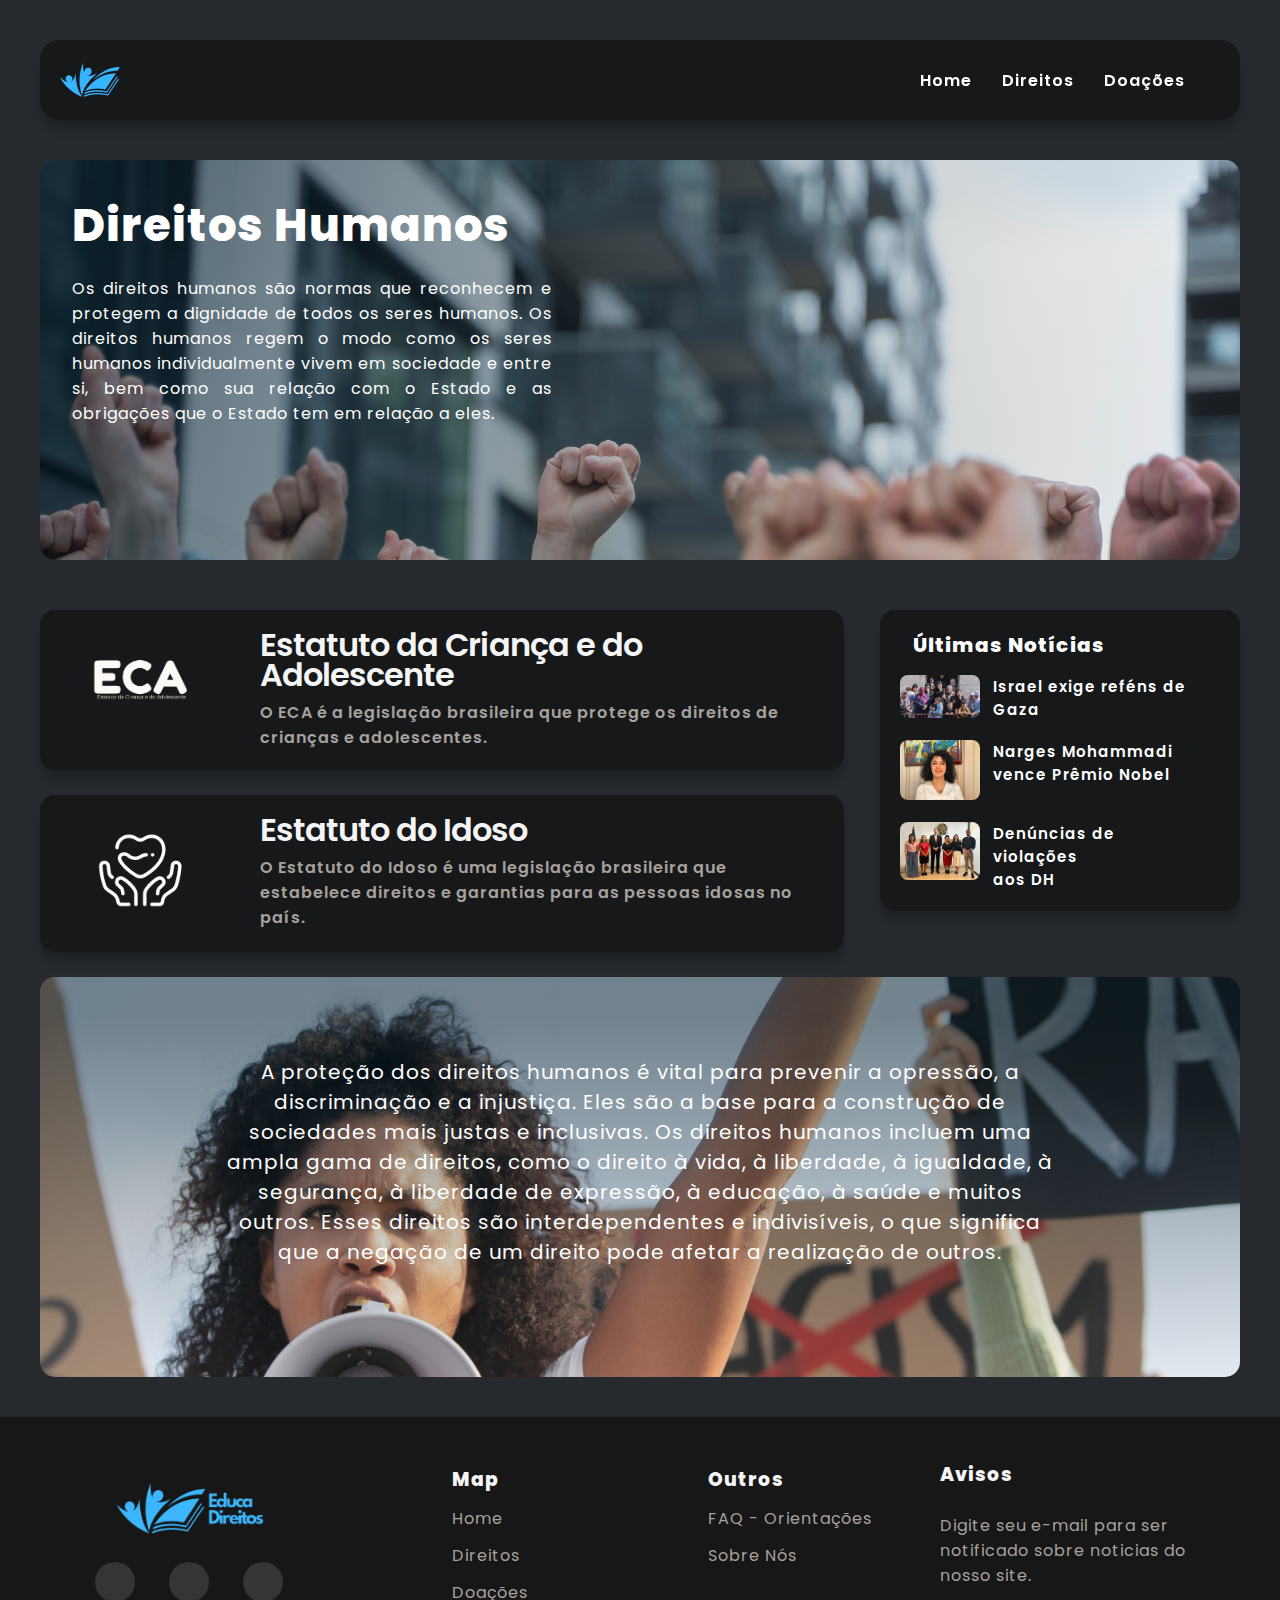
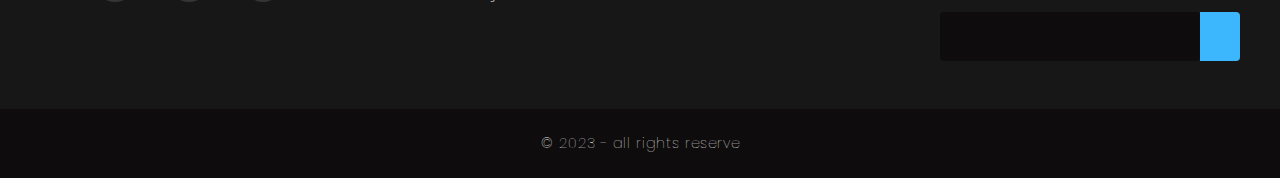
==== index.html @ a70eb866 "tag-list, caixa-txt. alterados" ====
<!DOCTYPE html>
<html lang="pt-br">

<head>
	<meta charset="UTF-8">
	<meta name="viewport" content="width=device-width, initial-scale=1.0">
	<title>Educa Direitos</title>
	<link rel="stylesheet" href="css/style.css">
	<link rel="preconnect" href="https://fonts.googleapis.com">
	<link rel="preconnect" href="https://fonts.gstatic.com" crossorigin>
	<link href="https://fonts.googleapis.com/css2?family=Inter:wght@600&display=swap" rel="stylesheet">
	<link rel="preconnect" href="https://fonts.googleapis.com">
	<link rel="preconnect" href="https://fonts.gstatic.com" crossorigin>
	<link href="https://fonts.googleapis.com/css2?family=Poppins:wght@100;200;600;800&display=swap" rel="stylesheet">
	<link rel="stylesheet" href="https://cdnjs.cloudflare.com/ajax/libs/font-awesome/6.4.2/css/all.min.css"
		integrity="sha512-z3gLpd7yknf1YoNbCzqRKc4qyor8gaKU1qmn+CShxbuBusANI9QpRohGBreCFkKxLhei6S9CQXFEbbKuqLg0DA=="
		crossorigin="anonymous" referrerpolicy="no-referrer" />
	<link rel="shortcut icon" href="img/logo.png">
</head>

<body>
	<header class="header-hide">
		<img src="img/logo.png" alt="logo" class="logo">
		<nav class="navigation">
			<ul>
				<li class="underline-efx"><a href="#">Home</a></li>
				<li class="underline-efx"><a href="#">Direitos</a></li>
				<li class="underline-efx"><a href="#">Doações</a></li>
			</ul>
		</nav>
	</header>

	<section class="intro">
		<div class="gradient-box">
			<h3>Direitos Humanos</h3>
			<p>Os direitos humanos são normas que reconhecem e protegem a dignidade de todos os seres humanos. Os
				direitos humanos regem o modo como os seres humanos individualmente vivem em sociedade e entre si, bem
				como sua relação com o Estado e as obrigações que o Estado tem em relação a eles.</p>
		</div>
	</section>
	<div class="container">
		<main>
			<div class="direitos-item">
				<a href="#">
					<figure class="card-img"><img src="./img/eca-img.png" alt="logo eca" id="logo-card"></figure>
				</a>
				<div class="direitos-item-txt">
					<a>
						<h3>Estatuto da Criança e do Adolescente</h3>
					</a>
					<p>O ECA é a legislação brasileira que protege os direitos de crianças e adolescentes.</p>
				</div>
			</div>
			<div class="direitos-item">
				<a href="idoso.html">
					<figure class="card-img"><img src="./img/edi.png" alt="logo edi"
							style="width: 100px; height: auto; margin-left: 24px;"></figure>
				</a>
				<div class="direitos-item-txt">
					<a>
						<h3>Estatuto do Idoso</h3>
					</a>
					<p>O Estatuto do Idoso é uma legislação brasileira que estabelece direitos e garantias para as
						pessoas idosas no país.</p>
				</div>
			</div>
			<section class="intro-2">
				<div class="gradient-box">
					<p>A proteção dos direitos humanos é vital para prevenir a opressão, a discriminação e a injustiça.
						Eles são a base para a construção de sociedades mais justas e inclusivas. Os direitos humanos
						incluem uma ampla gama de direitos, como o direito à vida, à liberdade, à igualdade, à
						segurança, à liberdade de expressão, à educação, à saúde e muitos outros. Esses direitos são
						interdependentes e indivisíveis, o que significa que a negação de um direito pode afetar a
						realização de outros.</p>
				</div>
			</section>
		</main>


		<aside>
			<h3>Últimas Notícias</h3>
			<div class="aside-item">
				<a
					href="https://www.cnnbrasil.com.br/internacional/israel-diz-que-nao-havera-eletricidade-agua-ou-combustivel-para-gaza-ate-que-o-hamas-devolva-os-refens/">
					<figure><img src="img/img-crianças-1.jpg" alt="Palestinos Chorando" class="aside-img"></figure>
				</a>
				<figcaption>
					<h4>Israel exige reféns de Gaza</h4>
				</figcaption>
			</div>
			<div class="aside-item">
				<a
					href="https://www.cnnbrasil.com.br/internacional/iraniana-narges-mohammadi-ganha-premio-nobel-da-paz/">
					<figure><img src="img/img-crianças-2.jpg" alt="Narges Mohammadi" class="aside-img"></figure>
				</a>
				<figcaption>
					<h4>Narges Mohammadi vence Prêmio Nobel</h4>
				</figcaption>
			</div>
			<div class="aside-item">
				<a
					href="https://g1.globo.com/pa/para/noticia/2023/06/29/casos-de-violacao-aos-direitos-das-mulheres-no-para-sao-denunciados-a-conselho-da-onu-na-suica.ghtml">
					<figure><img src="img/img-crianças-3.jpg" alt="Pessoas em pé" class="aside-img"></figure>
				</a>
				<figcaption>
					<h4>Denúncias de violações <br>aos DH</h4>
				</figcaption>
			</div>
		</aside>
	</div>
	<footer>
		<div id="footer_content">
			<div id="footer_contatos">
				<figure><img src="img/educadireitos.png" style="width: 150px;" alt="Logo EducaDireitos"></figure>
				<div id="footer_social_media">
					<a href="#" class="footer-link" id="instagram">
						<i class="fa-brands fa-instagram fa-lg" style="color:#ff2992;"></i>
					</a>
					<a href="#" class="footer-link" id="github">
						<i class="fa-brands fa-github fa-lg " style="color: #fff;"></i>
					</a>
					<a href="#" class="footer-link" id="linkedin">
						<i class="fa-brands fa-linkedin fa-lg" style="color: rgb(18 102 191);"></i>
					</a>
				</div>
			</div>
			<ul class="footerlist">
				<li>
					<h3>Map</h3>
				</li>
				<li><a href="#" class="footer-link">Home</a>
				</li>
				<li><a href="#" class="footer-link">Direitos</a>
				</li>
				<li><a href="#" class="footer-link">Doações</a>
				</li>
			</ul>

			<ul class="footerlist">
				<li>
					<h3>Outros</h3>
				</li>
				<li>
					<a href="#" class="footer-link">FAQ - Orientações</a>
				</li>
				<li>
					<a href="#" class="footer-link">Sobre Nós</a>
				</li>
			</ul>
			<div id="footer_subscribe">

				<h3>Avisos</h3>
				<p>
					Digite seu e-mail para ser notificado sobre noticias do nosso site.
				</p>
				<div id="input_group">
					<input type="email" id="email">
					<button>
						<i class="fa-regular fa-envelope"></i>
					</button>
				</div>
			</div>
		</div>

		<div id="footer_copyright">
			&#169
			2023 - all rights reserve
		</div>
	</footer>
	<script src="javascript/script.js"></script>
</body>

</html>
---- css/style.css ----
* {
    margin: 0;
    padding: 0;
    box-sizing: border-box;
    font-family: 'Poppins', sans-serif;
    letter-spacing: 1px;
}

body {
    min-height: 100vh;
    overflow-x: hidden;
    background-color: #262a2e;
}

h3 {
    font-weight: 800;
}

h4 {
    font-weight: 600;
}

ul {
    list-style-type: none;
}

:root {
    --txt-ftr: #a8a29e;
    --title-ftr: #f5f5f5;
    --bg-card: #161819;
    --shadow: 0 10px 10px rgba(0, 0, 0, 0.2);
    --txt-main: #d3d3d3;
}

.underline-efx {
    display: flex;
    position: relative;
}

.underline-efx::before {
    content: '';
    position: absolute;
    width: 100%;
    height: 1%;
    bottom: 0;
    left: 0;
    transform: scale(0);
    background-color: aqua;
    /* background-image: linear-gradient(to right, cor 1, cor 2, cor 3....); */
    transform-origin: bottom center ;
    transition: transform 0.2s ease;
}

.underline-efx:hover::before {
    transform: scale(1);
    transform-origin: bottom center;
}

.multiline-efx {
    text-decoration: underline 0.15em rgba(255, 255, 255, 0);
    transition: text-decoration-color 350ms;
}
  
.multline-efx:hover {
    color: #f1f1f1;
    text-decoration-color: rgba(1, 255, 255, 1);
}

header {
    position: sticky;
    width: 1200px;
    padding: 10px 20px;
    display: flex;
    justify-content: space-between;
    align-items: center;
    z-index: 100;
    background: #161819;
    border-radius: 20px;
     margin: 40px auto; 
    box-shadow: var(--shadow);
    top: 40px;
}

.header-hide {
    transition: top 300ms ease-in-out;
    transform-origin: top;
}
.navigation a{
    text-decoration: none;
    color: white;
    margin: 0 auto;
    font-weight: 600;
    position: relative;
    overflow: hidden;
    z-index: 1;
}

header ul {
    display: flex;
    margin-right: 20px;
}

header li {
    margin: 0 15px;
}

.navigation a:hover {
    color: white;
    animation: circ;
}

.intro {
    text-align: left;
    margin: 0 auto;
    width: 1200px;
    height: 400px;
    background-image: url(../img/welcome.jpg);
    background-repeat: no-repeat;
    background-size: cover;
    border-radius: 15px;
}

.intro-2 {
    text-align: left;
    margin: 0 auto;
    width: 1200px;
    height: 400px;
    background-image: url(../img/noracism.jpg);
    background-repeat: no-repeat;
    background-size: auto;
    border-radius: 15px;
    background-position: center center;
}

.intro .gradient-box {
    border-radius: 15px;
    height: 400px;
    background: linear-gradient(90deg, rgba(0, 25, 36, 0.486) 0%, rgba(189,189,189,0.11808473389355745) 100%);
}    
.intro-2 .gradient-box {
    border-radius: 15px;
    height: 400px;
    background: linear-gradient(180deg, rgba(0, 25, 36, 0.486) 10%, rgba(189,189,189,0.11808473389355745) 100%);
}    


.intro h3 {
    padding: 2rem 0 0 2rem;
    font-size: 45px;
    color: white;

}

.intro p {
    margin: 1rem 0 0 2rem;
    width: 40%;
    text-align: justify;
    color: white;
    font-weight: 400;
}
.intro-2 p {
    margin: 0px auto;
    width: 70%;
    text-align: justify;
    color: white;
    font-weight: 400;
    text-align: center;
    padding: 80px 0px;
    font-size: 20px;
}

.container {
    display: flex;
    max-width: 1200px;
    margin: 0 auto;
    margin-top: 40px;
}

main {
    width: 67%;
    margin-right: 3%;
}

.direitos-item {
    display: flex;
    border-radius: 15px;
    margin: 10px 0px 25px 0px;
    padding: 20px;
    background-color: var(--bg-card);
    box-shadow: var(--shadow);
}

.direitos-item a figure {
    width: 200px;
    height: auto;
    padding: 5px;
}

.direitos-item a figure img {
    width: 150px;
    height: auto;
    border-radius: 5px;
}

.direitos-item-txt h3{
    line-height: 30px;
    font-size: 2rem;
    color: var(--title-ftr);
    font-family: 'Poppins', sans-serif;
    font-weight: 600;
    letter-spacing: -1px;
}

.direitos-item-txt p{
    margin-top: 10px;
    font-size: 1rem;
    font-family: 'Poppins', sans-serif;
    font-weight: 600;
    word-spacing: -1px;
    color: var(--txt-ftr);
}

aside {
    width: 30%;
    height: 100%;
    display: flex;
    flex-direction: column;
    position: relative;
    background-color: var(--bg-card);
    border-radius: 15px;
    box-shadow: var(--shadow);
    color: white;
    margin-top: 9.5px;
    padding: 20px;
    gap: 15px;
}

aside h3 {
    margin-left: 13px;
    text-align: left;
    font-size: 1.25rem;
    display: flex;
    width: 100%;
}

.aside-item {
    width: 100%;
    /* padding: 10px; */
    text-align: center;
    display: flex;
    align-items: flex-start; /* Adicione esta linha */
}

.aside-img {
    width: 80px;
    height: auto;
    object-fit: cover;
    border-radius: 8px;
}

.aside-item figcaption {
    margin-left: 6px;
    font-size: 15px;
    text-align: left;
   margin: 0px 16px 0px 13px;
}



footer {
    margin-top: 40px;
    width: 100%;
    color: var(--title-ftr);
    background-color: #171717;
    
}

.footer-link {
    text-decoration: none;
}

#footer_content {
    max-width: 1200px;
    display: grid;
    grid-template-columns: repeat(4, 1fr);
    padding: 3rem 0;
    margin: 0 auto;
    justify-items: center;
}

#footer_content figure{
    display: flex;
    margin-top: -10px;
}

#footer_contatos  {
    display: flex;
    flex-direction: column;
    align-items: center;
    justify-content: space-evenly;
    margin-bottom: 2rem;
}

#footer_social_media {
    display: flex;
    gap: 2rem;
}

#footer_social_media .footer-link{
    display: flex;
    align-items: center;
    justify-content: center;
    height: 2.5rem;
    width: 2.5rem;
    color: var(--txt-ftr);
    border-radius: 50%;
    transition: all 0.4s;
    margin-right: 2px;
}

#footer_social_media .footer-link:hover {
    opacity: 0.5;
}

#instagram {
    background: #353535;
}

#github {
    background: #353535;
}

#linkedin {
    background: #353535;
}

.footerlist {
    display: flex;
    flex-direction: column;
    gap: 0.75rem;
    list-style: none;
}

/* .patrao {
    display: flex;
    flex-direction: column;
    margin: 20px 10px 0 0;
}

#cvv {
    width: 40px;
    height: auto;
}

#onu {
    width: 40px;
    height: auto;
    margin: 23px 0;
}

#unicef {
    width: 40px;
    height: auto;
}

#ifsp{
    height: 180px;
    width: auto;
} */

.footerlist .footer-link {
    color: var(--txt-ftr);
    transition: all 0.4s;
}

.footerlist .footer-link:hover {
    color:  #3cb6fc;
}

#footer_subscribe {
    display: flex;
    flex-direction: column;
    gap: 1.5rem;
    margin-top: -5px;
}

#footer_subscribe p {
    color: var(--txt-ftr);
}

#input_group {
    display: flex;
    align-items: center;
    background-color: 4px;
    border-radius: 4rem;
}

#input_group input {
    all: unset;
    padding: 0.75rem;
    width: 100%;
    background-color: #0e0c0c;
    border-radius: 4px;
}

#input_group button {
    background-color: #3cb6fc;
    border: none;
    color: var(--title-ftr);
    padding: 0px 1.25rem;
    font-size: 1.125rem;
    height: 100%;
    border-radius: 0px 4px 4px 0px;
    cursor: pointer;
    transition: all 0.4s;
}

#input_group button:hover {
    opacity: 0.8;
}

#footer_copyright {
    display: flex;
    justify-content: center;
    background-color: #0e0c0c;
    font-size: 0.9rem;
    padding: 1.5rem;
    font-weight: 100;
}
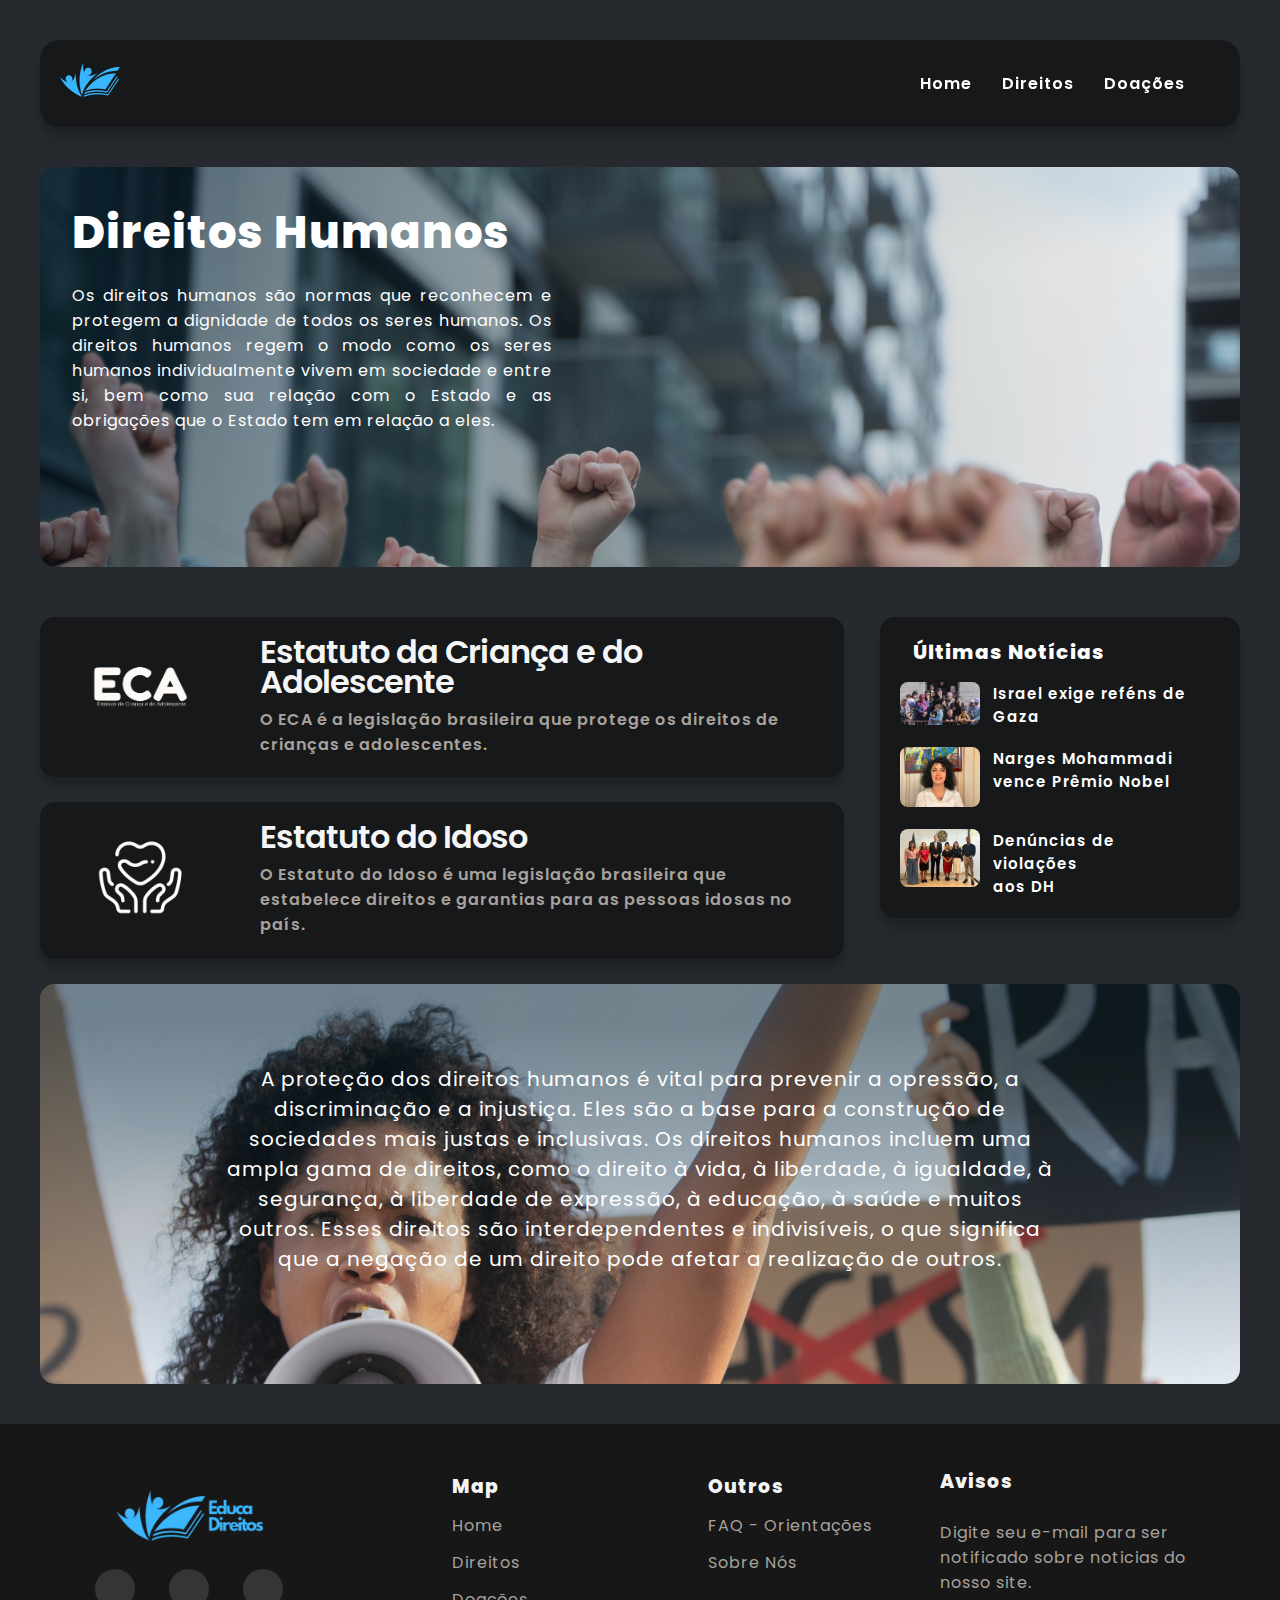
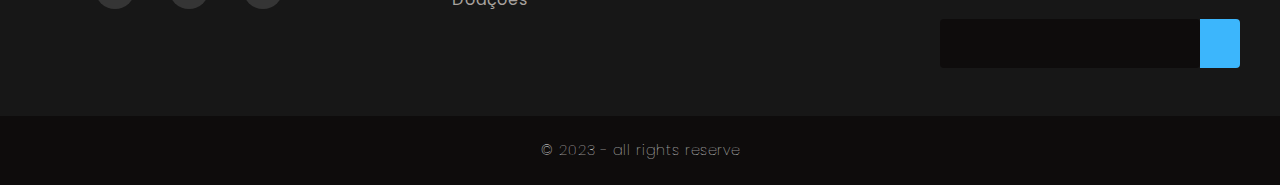
==== commit 822c2dcb: "main" ====
--- a/index.html
+++ b/index.html
@@ -20,10 +20,12 @@
 
 <body>
 	<header class="header-hide">
+		<a href="index.html">
 		<img src="img/logo.png" alt="logo" class="logo">
+		</a>
 		<nav class="navigation">
 			<ul>
-				<li class="underline-efx"><a href="#">Home</a></li>
+				<li class="underline-efx"><a href="index.html">Home</a></li>
 				<li class="underline-efx"><a href="#">Direitos</a></li>
 				<li class="underline-efx"><a href="#">Doações</a></li>
 			</ul>
@@ -41,27 +43,24 @@
 	<div class="container">
 		<main>
 			<div class="direitos-item">
-				<a href="#">
+				<a href="eca.html">
 					<figure class="card-img"><img src="./img/eca-img.png" alt="logo eca" id="logo-card"></figure>
+				<div class="direitos-item-txt">					
+						<h3>Estatuto da Criança e do Adolescente</h3>					
+					<p>O ECA é a legislação brasileira que protege os direitos de crianças e adolescentes.</p>
 				</a>
-				<div class="direitos-item-txt">
-					<a>
-						<h3>Estatuto da Criança e do Adolescente</h3>
-					</a>
-					<p>O ECA é a legislação brasileira que protege os direitos de crianças e adolescentes.</p>
-				</div>
+			</div>
 			</div>
 			<div class="direitos-item">
 				<a href="idoso.html">
 					<figure class="card-img"><img src="./img/edi.png" alt="logo edi"
 							style="width: 100px; height: auto; margin-left: 24px;"></figure>
-				</a>
-				<div class="direitos-item-txt">
-					<a>
+
+				<div class="direitos-item-txt">	
 						<h3>Estatuto do Idoso</h3>
-					</a>
 					<p>O Estatuto do Idoso é uma legislação brasileira que estabelece direitos e garantias para as
 						pessoas idosas no país.</p>
+					</a>
 				</div>
 			</div>
 			<section class="intro-2">
--- a/css/style.css
+++ b/css/style.css
@@ -10,6 +10,10 @@
     min-height: 100vh;
     overflow-x: hidden;
     background-color: #262a2e;
+}
+
+a {
+    text-decoration: none;
 }
 
 h3 {
@@ -189,7 +193,7 @@
     background-color: var(--bg-card);
     box-shadow: var(--shadow);
 }
-
+ 
 .direitos-item a figure {
     width: 200px;
     height: auto;
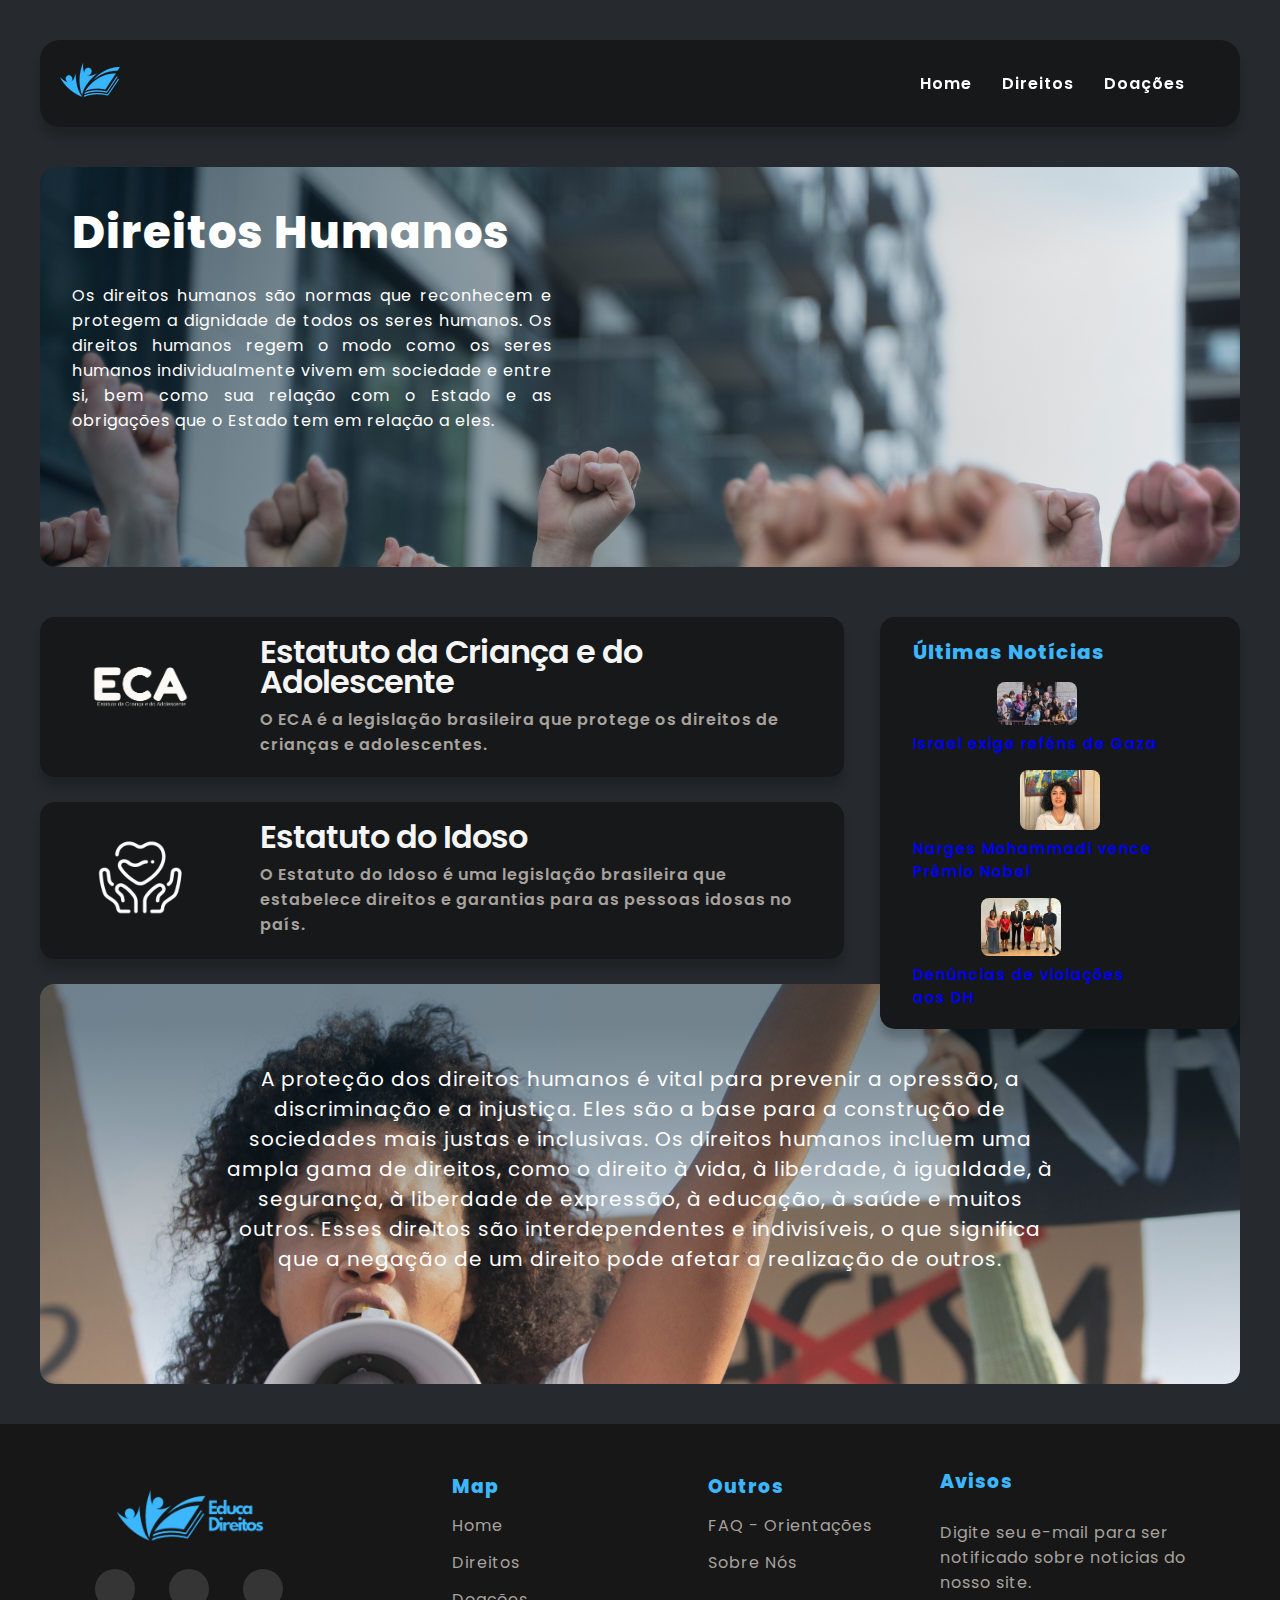
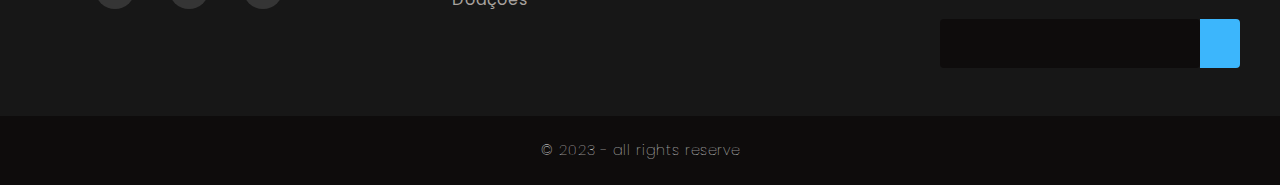
==== commit b28e3f96: "main" ====
--- a/index.html
+++ b/index.html
@@ -21,7 +21,7 @@
 <body>
 	<header class="header-hide">
 		<a href="index.html">
-		<img src="img/logo.png" alt="logo" class="logo">
+			<img src="img/logo.png" alt="logo" class="logo">
 		</a>
 		<nav class="navigation">
 			<ul>
@@ -45,67 +45,66 @@
 			<div class="direitos-item">
 				<a href="eca.html">
 					<figure class="card-img"><img src="./img/eca-img.png" alt="logo eca" id="logo-card"></figure>
-				<div class="direitos-item-txt">					
-						<h3>Estatuto da Criança e do Adolescente</h3>					
-					<p>O ECA é a legislação brasileira que protege os direitos de crianças e adolescentes.</p>
+					<div class="direitos-item-txt">
+						<h3>Estatuto da Criança e do Adolescente</h3>
+						<p>O ECA é a legislação brasileira que protege os direitos de crianças e adolescentes.</p>
 				</a>
 			</div>
-			</div>
-			<div class="direitos-item">
-				<a href="idoso.html">
-					<figure class="card-img"><img src="./img/edi.png" alt="logo edi"
-							style="width: 100px; height: auto; margin-left: 24px;"></figure>
+	</div>
+	<div class="direitos-item">
+		<a href="idoso.html">
+			<figure class="card-img"><img src="./img/edi.png" alt="logo edi"
+					style="width: 100px; height: auto; margin-left: 24px;"></figure>
 
-				<div class="direitos-item-txt">	
-						<h3>Estatuto do Idoso</h3>
-					<p>O Estatuto do Idoso é uma legislação brasileira que estabelece direitos e garantias para as
-						pessoas idosas no país.</p>
-					</a>
-				</div>
-			</div>
-			<section class="intro-2">
-				<div class="gradient-box">
-					<p>A proteção dos direitos humanos é vital para prevenir a opressão, a discriminação e a injustiça.
-						Eles são a base para a construção de sociedades mais justas e inclusivas. Os direitos humanos
-						incluem uma ampla gama de direitos, como o direito à vida, à liberdade, à igualdade, à
-						segurança, à liberdade de expressão, à educação, à saúde e muitos outros. Esses direitos são
-						interdependentes e indivisíveis, o que significa que a negação de um direito pode afetar a
-						realização de outros.</p>
-				</div>
-			</section>
-		</main>
+			<div class="direitos-item-txt">
+				<h3>Estatuto do Idoso</h3>
+				<p>O Estatuto do Idoso é uma legislação brasileira que estabelece direitos e garantias para as
+					pessoas idosas no país.</p>
+		</a>
+	</div>
+	</div>
+	<section class="intro-2">
+		<div class="gradient-box">
+			<p>A proteção dos direitos humanos é vital para prevenir a opressão, a discriminação e a injustiça.
+				Eles são a base para a construção de sociedades mais justas e inclusivas. Os direitos humanos
+				incluem uma ampla gama de direitos, como o direito à vida, à liberdade, à igualdade, à
+				segurança, à liberdade de expressão, à educação, à saúde e muitos outros. Esses direitos são
+				interdependentes e indivisíveis, o que significa que a negação de um direito pode afetar a
+				realização de outros.</p>
+		</div>
+	</section>
+	</main>
 
 
-		<aside>
-			<h3>Últimas Notícias</h3>
-			<div class="aside-item">
-				<a
-					href="https://www.cnnbrasil.com.br/internacional/israel-diz-que-nao-havera-eletricidade-agua-ou-combustivel-para-gaza-ate-que-o-hamas-devolva-os-refens/">
-					<figure><img src="img/img-crianças-1.jpg" alt="Palestinos Chorando" class="aside-img"></figure>
-				</a>
+	<aside>
+		<h3>Últimas Notícias</h3>
+		<div class="aside-item">
+			<a
+				href="https://www.cnnbrasil.com.br/internacional/israel-diz-que-nao-havera-eletricidade-agua-ou-combustivel-para-gaza-ate-que-o-hamas-devolva-os-refens/">
+				<figure><img src="img/img-crianças-1.jpg" alt="Palestinos Chorando" class="aside-img"></figure>
 				<figcaption>
 					<h4>Israel exige reféns de Gaza</h4>
 				</figcaption>
-			</div>
-			<div class="aside-item">
-				<a
-					href="https://www.cnnbrasil.com.br/internacional/iraniana-narges-mohammadi-ganha-premio-nobel-da-paz/">
-					<figure><img src="img/img-crianças-2.jpg" alt="Narges Mohammadi" class="aside-img"></figure>
-				</a>
+			</a>
+		</div>
+		<div class="aside-item">
+			<a href="https://www.cnnbrasil.com.br/internacional/iraniana-narges-mohammadi-ganha-premio-nobel-da-paz/">
+				<figure><img src="img/img-crianças-2.jpg" alt="Narges Mohammadi" class="aside-img"></figure>
 				<figcaption>
 					<h4>Narges Mohammadi vence Prêmio Nobel</h4>
 				</figcaption>
-			</div>
-			<div class="aside-item">
-				<a
-					href="https://g1.globo.com/pa/para/noticia/2023/06/29/casos-de-violacao-aos-direitos-das-mulheres-no-para-sao-denunciados-a-conselho-da-onu-na-suica.ghtml">
-					<figure><img src="img/img-crianças-3.jpg" alt="Pessoas em pé" class="aside-img"></figure>
-				</a>
+			</a>
+		</div>
+		<div class="aside-item">
+			<a
+				href="https://g1.globo.com/pa/para/noticia/2023/06/29/casos-de-violacao-aos-direitos-das-mulheres-no-para-sao-denunciados-a-conselho-da-onu-na-suica.ghtml">
+				<figure><img src="img/img-crianças-3.jpg" alt="Pessoas em pé" class="aside-img"></figure>
 				<figcaption>
 					<h4>Denúncias de violações <br>aos DH</h4>
 				</figcaption>
-			</div>
-		</aside>
+			</a>
+		</div>
+	</aside>
 	</div>
 	<footer>
 		<div id="footer_content">
--- a/css/style.css
+++ b/css/style.css
@@ -18,6 +18,7 @@
 
 h3 {
     font-weight: 800;
+    color: #3cb6fc;
 }
 
 h4 {
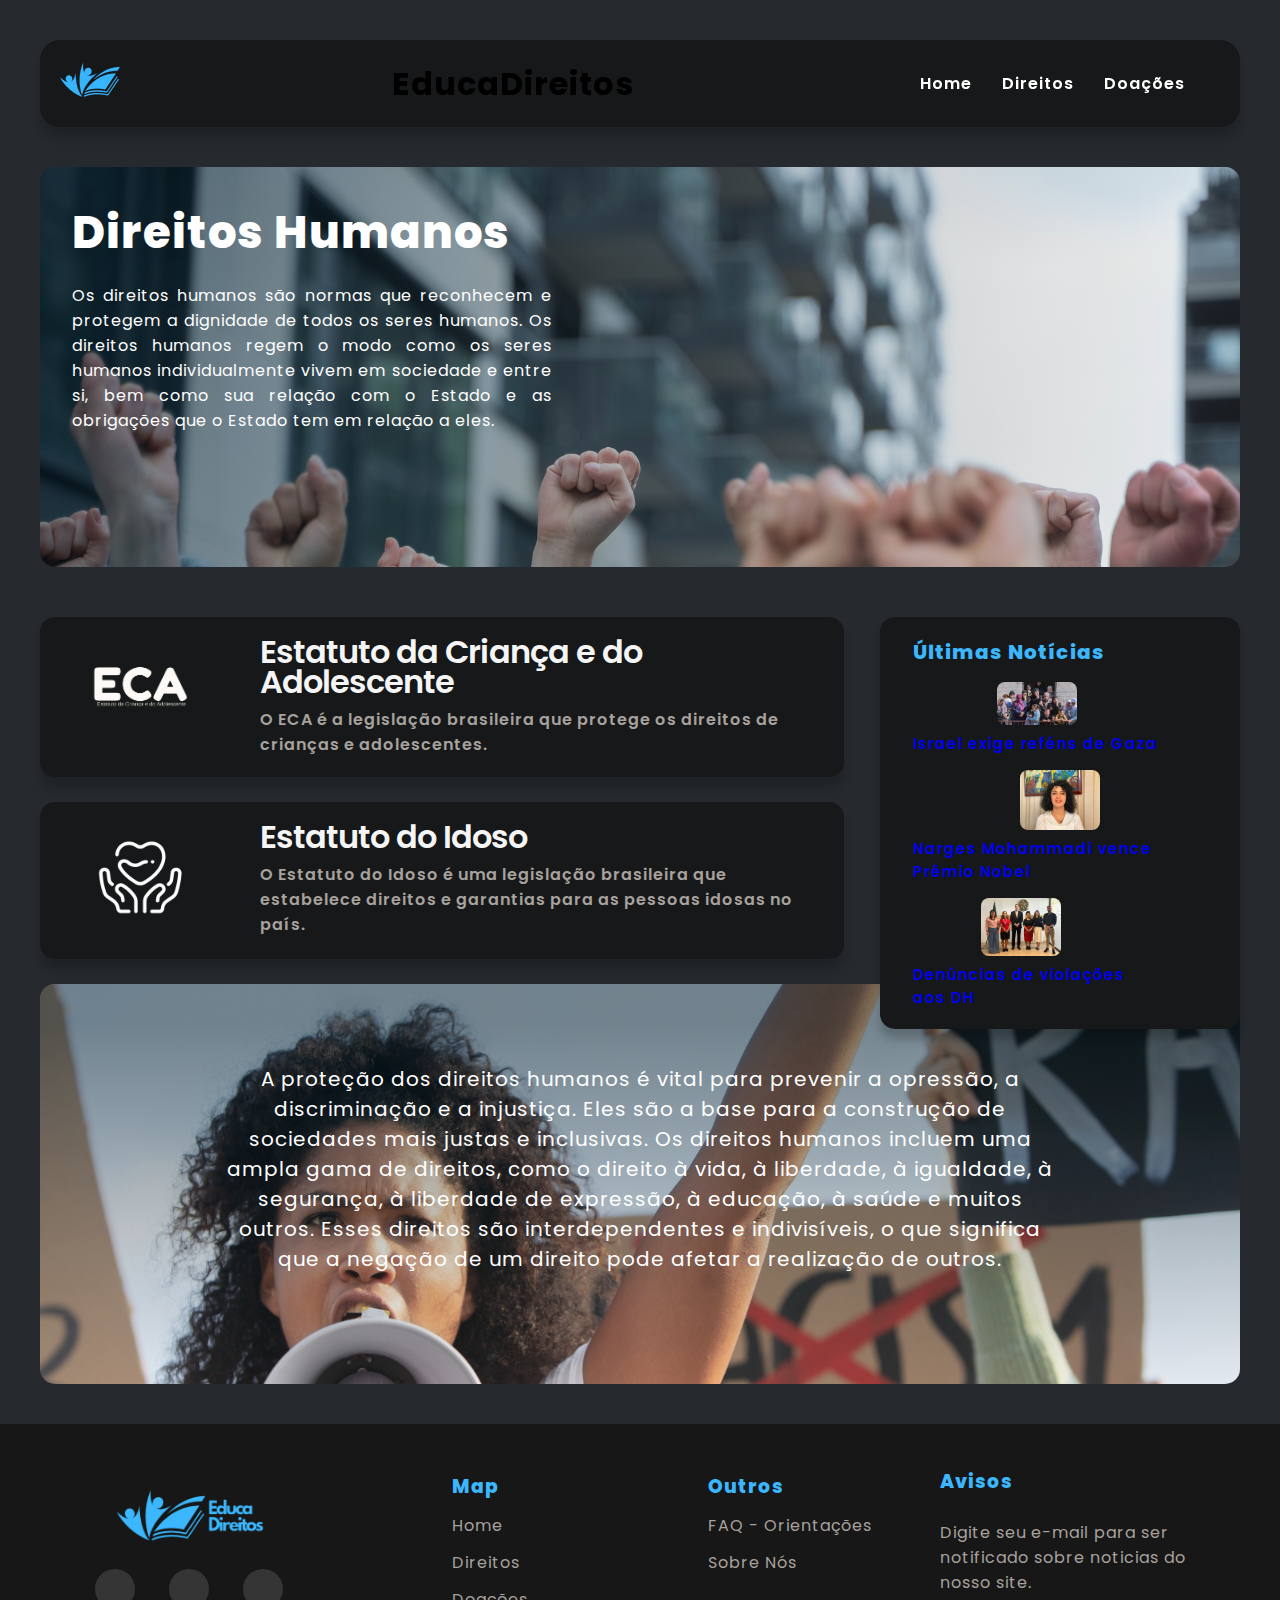
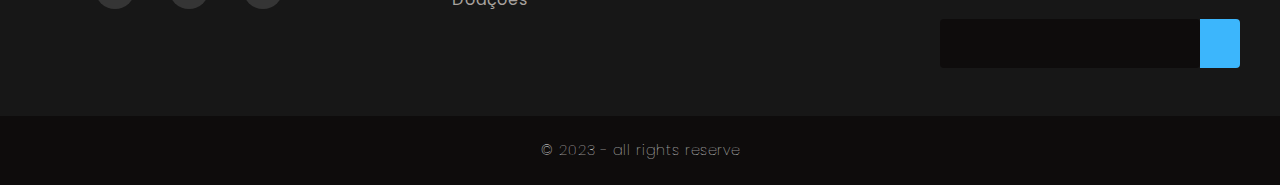
==== commit dd06e907: "main" ====
--- a/index.html
+++ b/index.html
@@ -23,10 +23,13 @@
 		<a href="index.html">
 			<img src="img/logo.png" alt="logo" class="logo">
 		</a>
+		<div class="Tittle">
+		<h1>EducaDireitos</h1>
+		</div>
 		<nav class="navigation">
 			<ul>
 				<li class="underline-efx"><a href="index.html">Home</a></li>
-				<li class="underline-efx"><a href="#">Direitos</a></li>
+				<li class="underline-efx"><a href="Direitos.html">Direitos</a></li>
 				<li class="underline-efx"><a href="#">Doações</a></li>
 			</ul>
 		</nav>
--- a/css/style.css
+++ b/css/style.css
@@ -431,4 +431,9 @@
     font-size: 0.9rem;
     padding: 1.5rem;
     font-weight: 100;
+}
+
+Title {
+    text-align: left;
+
 }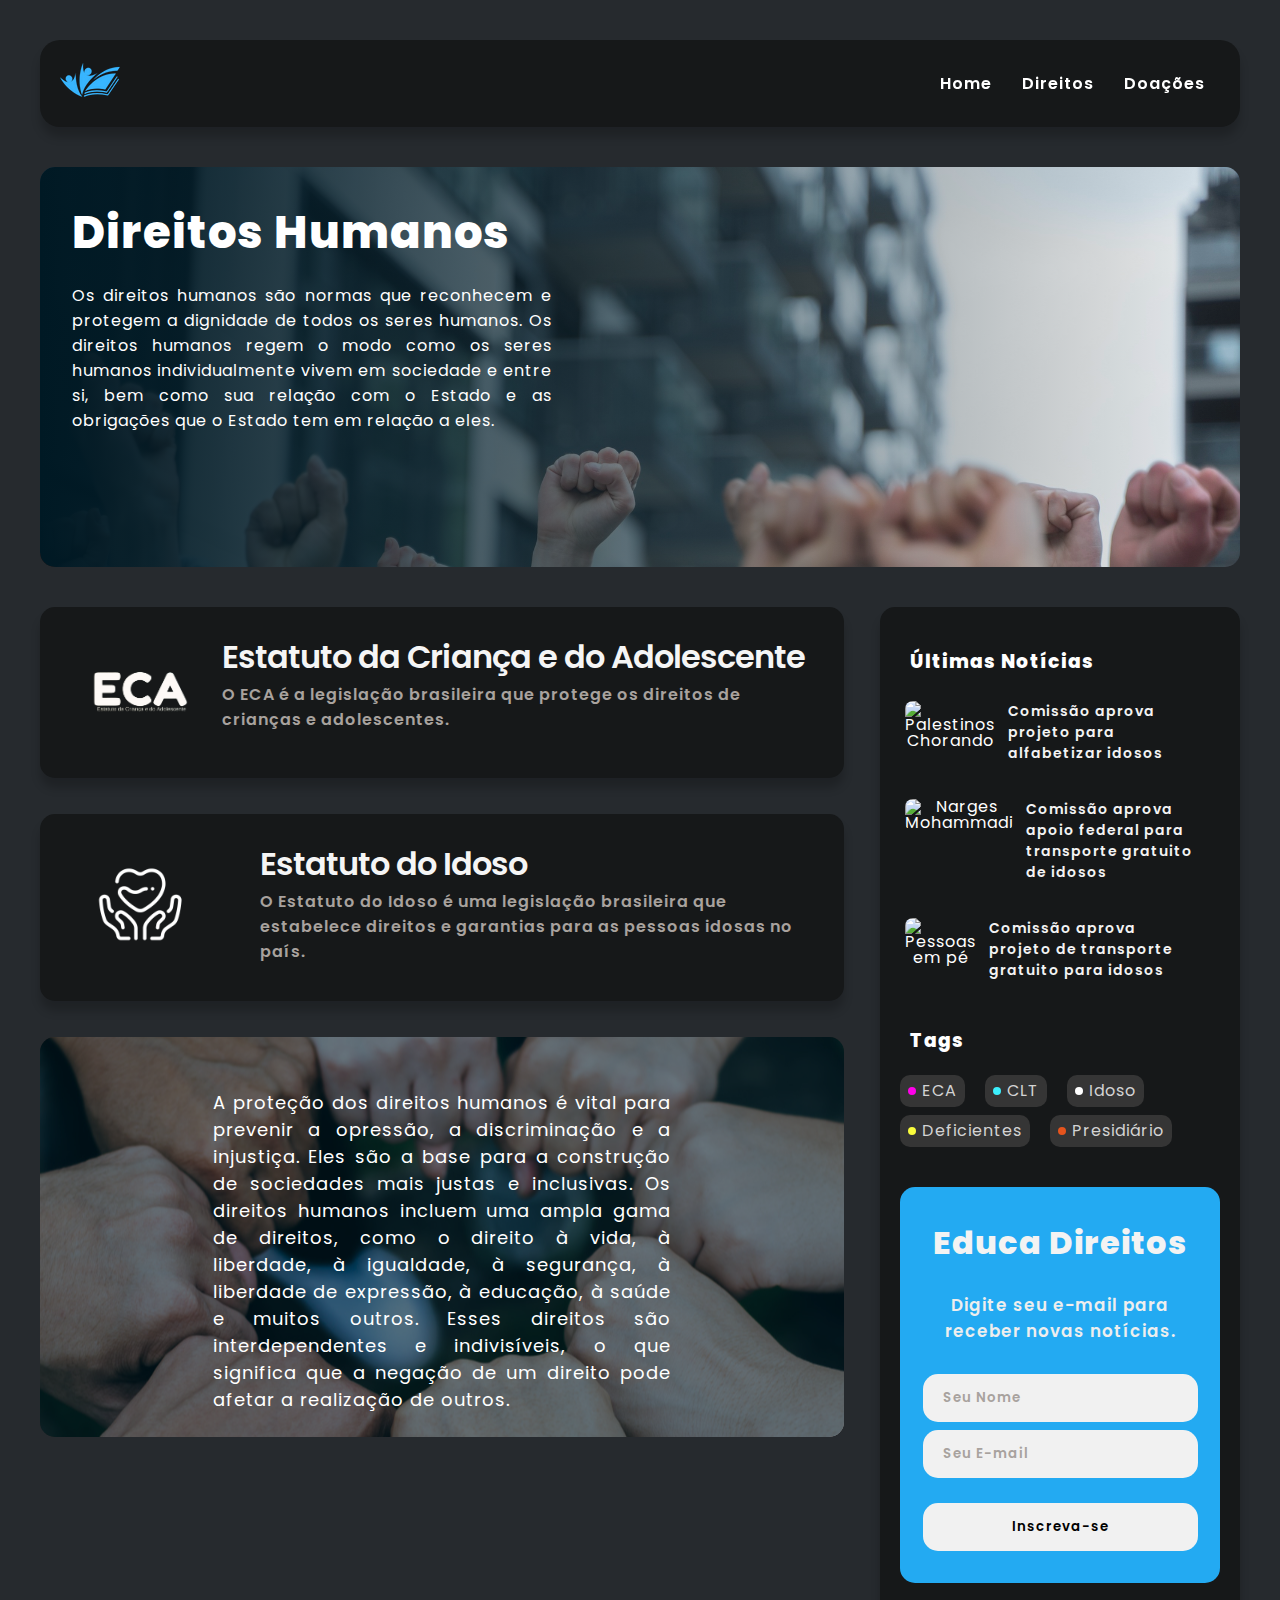
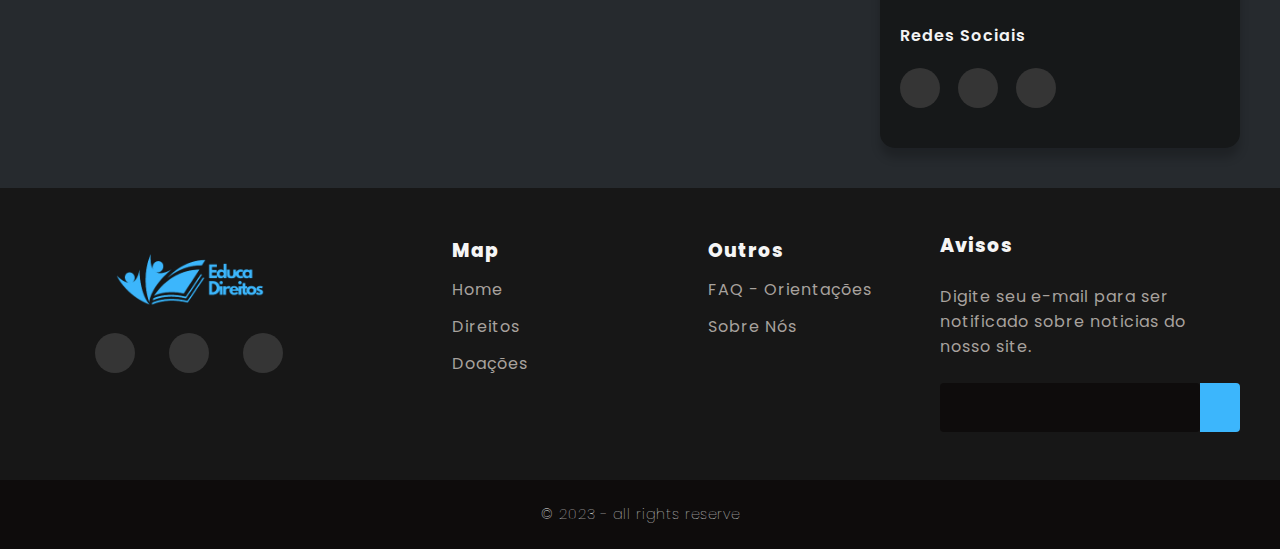
==== commit bf298a89: "main" ====
--- a/index.html
+++ b/index.html
@@ -23,14 +23,11 @@
 		<a href="index.html">
 			<img src="img/logo.png" alt="logo" class="logo">
 		</a>
-		<div class="Tittle">
-		<h1>EducaDireitos</h1>
-		</div>
 		<nav class="navigation">
 			<ul>
 				<li class="underline-efx"><a href="index.html">Home</a></li>
 				<li class="underline-efx"><a href="Direitos.html">Direitos</a></li>
-				<li class="underline-efx"><a href="#">Doações</a></li>
+				<li class="underline-efx"><a href="#intro-2">Doações</a></li>
 			</ul>
 		</nav>
 	</header>
@@ -45,20 +42,18 @@
 	</section>
 	<div class="container">
 		<main>
-			<div class="direitos-item">
-				<a href="eca.html">
+			<a href="eca.html">
+				<div class="direitos-item">
 					<figure class="card-img"><img src="./img/eca-img.png" alt="logo eca" id="logo-card"></figure>
 					<div class="direitos-item-txt">
 						<h3>Estatuto da Criança e do Adolescente</h3>
 						<p>O ECA é a legislação brasileira que protege os direitos de crianças e adolescentes.</p>
-				</a>
-			</div>
-	</div>
+					</div>
+				</div>
+			</a>
 	<div class="direitos-item">
 		<a href="idoso.html">
-			<figure class="card-img"><img src="./img/edi.png" alt="logo edi"
-					style="width: 100px; height: auto; margin-left: 24px;"></figure>
-
+			<figure class="card-img"><img src="./img/edi.png" alt="logo edi" id="logo-card" style="width: 100px; height: auto; margin-left: 24px;"></figure>
 			<div class="direitos-item-txt">
 				<h3>Estatuto do Idoso</h3>
 				<p>O Estatuto do Idoso é uma legislação brasileira que estabelece direitos e garantias para as
@@ -66,7 +61,7 @@
 		</a>
 	</div>
 	</div>
-	<section class="intro-2">
+	<section class="intro-2" id="intro-2">
 		<div class="gradient-box">
 			<p>A proteção dos direitos humanos é vital para prevenir a opressão, a discriminação e a injustiça.
 				Eles são a base para a construção de sociedades mais justas e inclusivas. Os direitos humanos
@@ -77,37 +72,102 @@
 		</div>
 	</section>
 	</main>
-
-
 	<aside>
+		<!-- começo ultimas noticias -->
 		<h3>Últimas Notícias</h3>
-		<div class="aside-item">
-			<a
-				href="https://www.cnnbrasil.com.br/internacional/israel-diz-que-nao-havera-eletricidade-agua-ou-combustivel-para-gaza-ate-que-o-hamas-devolva-os-refens/">
-				<figure><img src="img/img-crianças-1.jpg" alt="Palestinos Chorando" class="aside-img"></figure>
-				<figcaption>
-					<h4>Israel exige reféns de Gaza</h4>
-				</figcaption>
-			</a>
-		</div>
-		<div class="aside-item">
-			<a href="https://www.cnnbrasil.com.br/internacional/iraniana-narges-mohammadi-ganha-premio-nobel-da-paz/">
-				<figure><img src="img/img-crianças-2.jpg" alt="Narges Mohammadi" class="aside-img"></figure>
-				<figcaption>
-					<h4>Narges Mohammadi vence Prêmio Nobel</h4>
-				</figcaption>
-			</a>
-		</div>
-		<div class="aside-item">
-			<a
-				href="https://g1.globo.com/pa/para/noticia/2023/06/29/casos-de-violacao-aos-direitos-das-mulheres-no-para-sao-denunciados-a-conselho-da-onu-na-suica.ghtml">
-				<figure><img src="img/img-crianças-3.jpg" alt="Pessoas em pé" class="aside-img"></figure>
-				<figcaption>
-					<h4>Denúncias de violações <br>aos DH</h4>
-				</figcaption>
-			</a>
-		</div>
+		<div class="notice">
+			<div class="aside-item">
+				<a
+					href="https://www.camara.leg.br/noticias/1019574-comissao-aprova-projeto-que-institui-programa-para-alfabetizar-pessoas-idosas/">
+					<figure><img src="https://www.camara.leg.br/midias/image/2023/11/img20231123102248814-768x473.jpg"
+							alt="Palestinos Chorando" class="aside-img"></figure>
+					<figcaption>
+						<h4>Comissão aprova projeto para alfabetizar idosos</h4>
+					</figcaption>
+				</a>
+			</div>
+
+			<div class="aside-item">
+				<a
+					href="https://www.camara.leg.br/noticias/1015874-comissao-aprova-assistencia-financeira-federal-para-garantir-transporte-publico-gratuito-a-idosos/">
+					<figure><img src="https://www.camara.leg.br/midias/image/2023/11/img20231004170725856-768x473.jpg"
+							alt="Narges Mohammadi" class="aside-img" style="height: 100%"></figure>
+					<figcaption>
+						<h4>Comissão aprova apoio federal para transporte gratuito de idosos</h4>
+					</figcaption>
+				</a>
+			</div>
+
+			<div class="aside-item">
+				<a
+					href="https://www.camara.leg.br/noticias/1013787-comissao-aprova-projeto-que-preve-gratuidade-de-estacionamento-a-idosos/">
+					<figure><img src="https://www.camara.leg.br/midias/image/2023/10/img20230824104321381-768x473.jpg"
+							alt="Pessoas em pé" class="aside-img"></figure>
+					<figcaption>
+						<h4>Comissão aprova projeto de transporte gratuito para idosos</h4>
+					</figcaption>
+				</a>
+			</div>
+		</div>
+		<!-- fim ultimas noticias -->
+
+		<!-- começo de tags -->
+		<div class="widget widget-list">
+			<h3>Tags</h3>
+			<div class="tag-list aside-tag-list">
+				<ul>
+					<li><a href="eca.html"><span class="tag-accent-eca"></span>ECA</a>
+					</li>
+					<li><a href="clt.html"><span class="tag-accent-clt"></span>CLT</a>
+					</li>
+					<li><a href="idoso.html"><span class="tag-accent-idoso"></span>Idoso</a>
+					</li>
+					<li><a href="deficientes.html"><span class="tag-accent-deficiente"></span>Deficientes</a>
+					</li>
+					<li><a href="presidiarios.html"><span class="tag-accent-preso"></span>Presidiário</a>
+					</li>
+				</ul>
+			</div>
+		</div> <!-- fim das tags -->
+
+		<!-- começo dos formulários -->
+		<div class="form">
+
+			<div class="txt-input">
+				<h4>Educa Direitos</h4>
+				<br>
+				<p>Digite seu e-mail para receber novas notícias.</p>
+			</div>
+			<div class="input">
+				<form method="get">
+					<input type="name" placeholder="Seu Nome" required id="nome">
+					<input type="email" placeholder="Seu E-mail" required id="email">
+					<br><br>
+					<!-- <div class="inpt-sbmt"> -->
+					<input type="submit" value="Inscreva-se" id="enviar">
+
+				</form>
+			</div>
+		</div> <!-- fim dos formulários -->
+
+		<!-- começo follow -->
+		<div class="other">
+			<h4>Redes Sociais</h4>
+			<div id="footer_social_media">
+				<a href="#" class="footer-link" id="instagram">
+					<i class="fa-brands fa-instagram fa-lg" style="color:#ff2992;"></i>
+				</a>
+				<a href="#" class="footer-link" id="github">
+					<i class="fa-brands fa-github fa-lg " style="color: #fff;"></i>
+				</a>
+				<a href="#" class="footer-link" id="linkedin">
+					<i class="fa-brands fa-linkedin fa-lg" style="color: rgb(18 102 191);"></i>
+				</a>
+			</div>
+		</div>
+		<!-- fim follow -->
 	</aside>
+
 	</div>
 	<footer>
 		<div id="footer_content">
--- a/css/style.css
+++ b/css/style.css
@@ -4,6 +4,7 @@
     box-sizing: border-box;
     font-family: 'Poppins', sans-serif;
     letter-spacing: 1px;
+    scroll-behavior: smooth;
 }
 
 body {
@@ -18,11 +19,11 @@
 
 h3 {
     font-weight: 800;
-    color: #3cb6fc;
 }
 
 h4 {
     font-weight: 600;
+    color: #f3f3f3;
 }
 
 ul {
@@ -62,13 +63,15 @@
 }
 
 .multiline-efx {
-    text-decoration: underline 0.15em rgba(255, 255, 255, 0);
+    
+    text-decoration: underline 0.15em #3cb6fc00;
     transition: text-decoration-color 350ms;
 }
   
-.multline-efx:hover {
+.multiline-efx:hover {
+    text-underline-offset: 3px;
     color: #f1f1f1;
-    text-decoration-color: rgba(1, 255, 255, 1);
+    text-decoration-color: #3cb6fc;
 }
 
 header {
@@ -102,7 +105,6 @@
 
 header ul {
     display: flex;
-    margin-right: 20px;
 }
 
 header li {
@@ -128,7 +130,6 @@
 .intro-2 {
     text-align: left;
     margin: 0 auto;
-    width: 1200px;
     height: 400px;
     background-image: url(../img/noracism.jpg);
     background-repeat: no-repeat;
@@ -140,12 +141,12 @@
 .intro .gradient-box {
     border-radius: 15px;
     height: 400px;
-    background: linear-gradient(90deg, rgba(0, 25, 36, 0.486) 0%, rgba(189,189,189,0.11808473389355745) 100%);
+    background: linear-gradient(90deg, rgb(0, 25, 36) 0%, rgba(189,189,189,0.11808473389355745) 100%);
 }    
 .intro-2 .gradient-box {
     border-radius: 15px;
     height: 400px;
-    background: linear-gradient(180deg, rgba(0, 25, 36, 0.486) 10%, rgba(189,189,189,0.11808473389355745) 100%);
+    background: rgb(0 25 36 / 58%)
 }    
 
 
@@ -165,13 +166,12 @@
 }
 .intro-2 p {
     margin: 0px auto;
-    width: 70%;
+    width: 57%;
     text-align: justify;
     color: white;
     font-weight: 400;
-    text-align: center;
-    padding: 80px 0px;
-    font-size: 20px;
+    padding: 52px 0px;
+    font-size: 18px;
 }
 
 .container {
@@ -189,19 +189,24 @@
 .direitos-item {
     display: flex;
     border-radius: 15px;
-    margin: 10px 0px 25px 0px;
-    padding: 20px;
+    margin: 0px 0px 36px 0px;
+    padding: 35px 20px;
     background-color: var(--bg-card);
     box-shadow: var(--shadow);
+    transition: border 0.4s ease-in;   
+}
+
+.direitos-item:hover{
+    border: 0.3px solid #3cb6fc;
 }
  
-.direitos-item a figure {
+.direitos-item figure {
     width: 200px;
     height: auto;
     padding: 5px;
 }
 
-.direitos-item a figure img {
+.direitos-item figure img {
     width: 150px;
     height: auto;
     border-radius: 5px;
@@ -235,40 +240,250 @@
     border-radius: 15px;
     box-shadow: var(--shadow);
     color: white;
-    margin-top: 9.5px;
-    padding: 20px;
-    gap: 15px;
+    padding: 40px 20px;
+    gap: 40px;
+    font-family: 'Poppins';
 }
 
 aside h3 {
-    margin-left: 13px;
-    text-align: left;
-    font-size: 1.25rem;
-    display: flex;
-    width: 100%;
+    margin-left: 10px;
+    margin-bottom: -20px;
+}
+
+/* começo posters/ultimas noticias */
+.notice {
+    display: flex;
+    gap: 25px;
+    flex-direction: column;
 }
 
 .aside-item {
     width: 100%;
-    /* padding: 10px; */
     text-align: center;
     display: flex;
-    align-items: flex-start; /* Adicione esta linha */
+    align-items: flex-start;
+    padding: 5px;
+    border-radius: 15px;
+    transition: all 0.4s ease-in;
+}
+
+.aside-item:hover {
+    border: 0.3px solid #3cb6fc;
+}
+
+.aside-item a{
+    text-decoration: none;
+    color: inherit;
+    display: flex;
 }
 
 .aside-img {
     width: 80px;
-    height: auto;
+    height: 100%;
     object-fit: cover;
     border-radius: 8px;
-}
+    line-height: 16px;
+    transition: all 0.3s;
+}
+
+
 
 .aside-item figcaption {
     margin-left: 6px;
     font-size: 15px;
     text-align: left;
-   margin: 0px 16px 0px 13px;
-}
+    margin: 0px 16px 0px 13px;
+}
+
+
+.aside-item h4 {
+    text-align: left;
+    font-size: 14px;
+}
+
+
+/* fim posters/ultimas noticias */
+
+
+
+/* inicio das tags */
+
+.widget h3 {
+    margin-bottom: 20px;
+}
+
+.tag-list a {
+    color: #d3d3d3;
+    display: flex;
+    align-items: center;
+    height: 32px;
+    line-height: 32px;
+    padding: 5px 8px;
+    border-radius: 10px;
+    transition: all 0.4s;
+    text-decoration: none;
+    background-color: #353535;
+    width: min-content;
+}
+
+.tag-list a p {
+    margin-top: 0;
+}
+
+.hero-txt .tag-list{
+    margin-top: 32px;
+}
+
+.tag-accent-idoso {
+    width: 8px;
+    height: 8px;
+    margin-right: 6px;
+    border-radius: 10px;
+    background-color: #ffffff;
+}
+
+.tag-accent-eca{
+    width: 8px;
+    height: 8px;
+    margin-right: 6px;
+    border-radius: 10px;
+    background-color: #ff00ea;
+}
+
+.tag-accent-clt{
+    width: 8px;
+    height: 8px;
+    margin-right: 6px;
+    border-radius: 10px;
+    background-color: #3ceffc;
+}
+
+.tag-accent-deficiente{
+    width: 8px;
+    height: 8px;
+    margin-right: 6px;
+    border-radius: 10px;
+    background-color: #f9fc3c;
+}
+
+.tag-accent-preso{
+    width: 8px;
+    height: 8px;
+    margin-right: 6px;
+    border-radius: 10px;
+    background-color: #e5541d;
+}
+
+.aside-tag-list ul {
+    display: flex;
+    flex-wrap: wrap;
+    gap: 8px 20px;
+}
+
+.tag-list li {
+    display: flex;
+    flex-wrap: wrap;
+}
+
+.tag-list a:hover {
+    background-color: #262a2e;
+    border: 1px solid #3cb6fc;
+}
+
+/* fim das tags */
+
+
+/* começo do formulário */
+.form{
+    background-color: #23aaf2;
+    border-radius: 15px;
+    display: flex;
+    flex-wrap: wrap;
+    justify-content: center;
+    padding: 2rem;
+    gap: 30px;
+}
+
+.txt-input{
+    display: flex;
+    flex-direction: column;
+    justify-content: center;
+    align-items: center;
+    text-align: center;
+}
+
+.txt-input h4{
+    font-weight: 800;
+    font-size: 2rem;
+}
+
+.txt-input p {
+    color: #eee;
+    font-weight: 600;
+    font-size: 1.05rem;
+}
+
+.input input{
+    width: 275px;
+    height: 48px;
+    border-radius: 15px;
+    border: none;
+    background-color: #f1f1f1;   
+}
+
+#nome{
+    text-align: left;
+    padding-left: 20px;
+    margin-bottom: 8px;
+}
+
+#nome::placeholder{
+    font-weight: 600;
+    color: #a8a29e;
+}
+
+#email{
+    text-align: left;
+    padding-left: 20px;
+}
+
+#email::placeholder{
+    font-weight: 600;
+    color: #a8a29e;
+}
+
+#enviar{
+    text-align: center;
+    cursor: pointer;
+    transition: all 0.3s;
+    cursor: pointer;
+    background-color: #f1f1f1;
+    transition: all 0.3s;
+    font-weight: 600;
+    text-decoration: underline 0.15em rgba(255, 255, 255, 0);
+    transition: all 350ms;
+}
+
+#enviar:hover{
+    text-decoration-color: #23aaf2;
+    background-color: #f1f1f1d2;
+}
+
+
+/* fim do formulário */
+
+.other{
+    display: flex;
+    flex-direction: column;
+    gap: 20px;
+}
+
+.other #footer_social_media {
+    gap: 1rem;
+
+}
+
+/* fim aside */
 
 
 
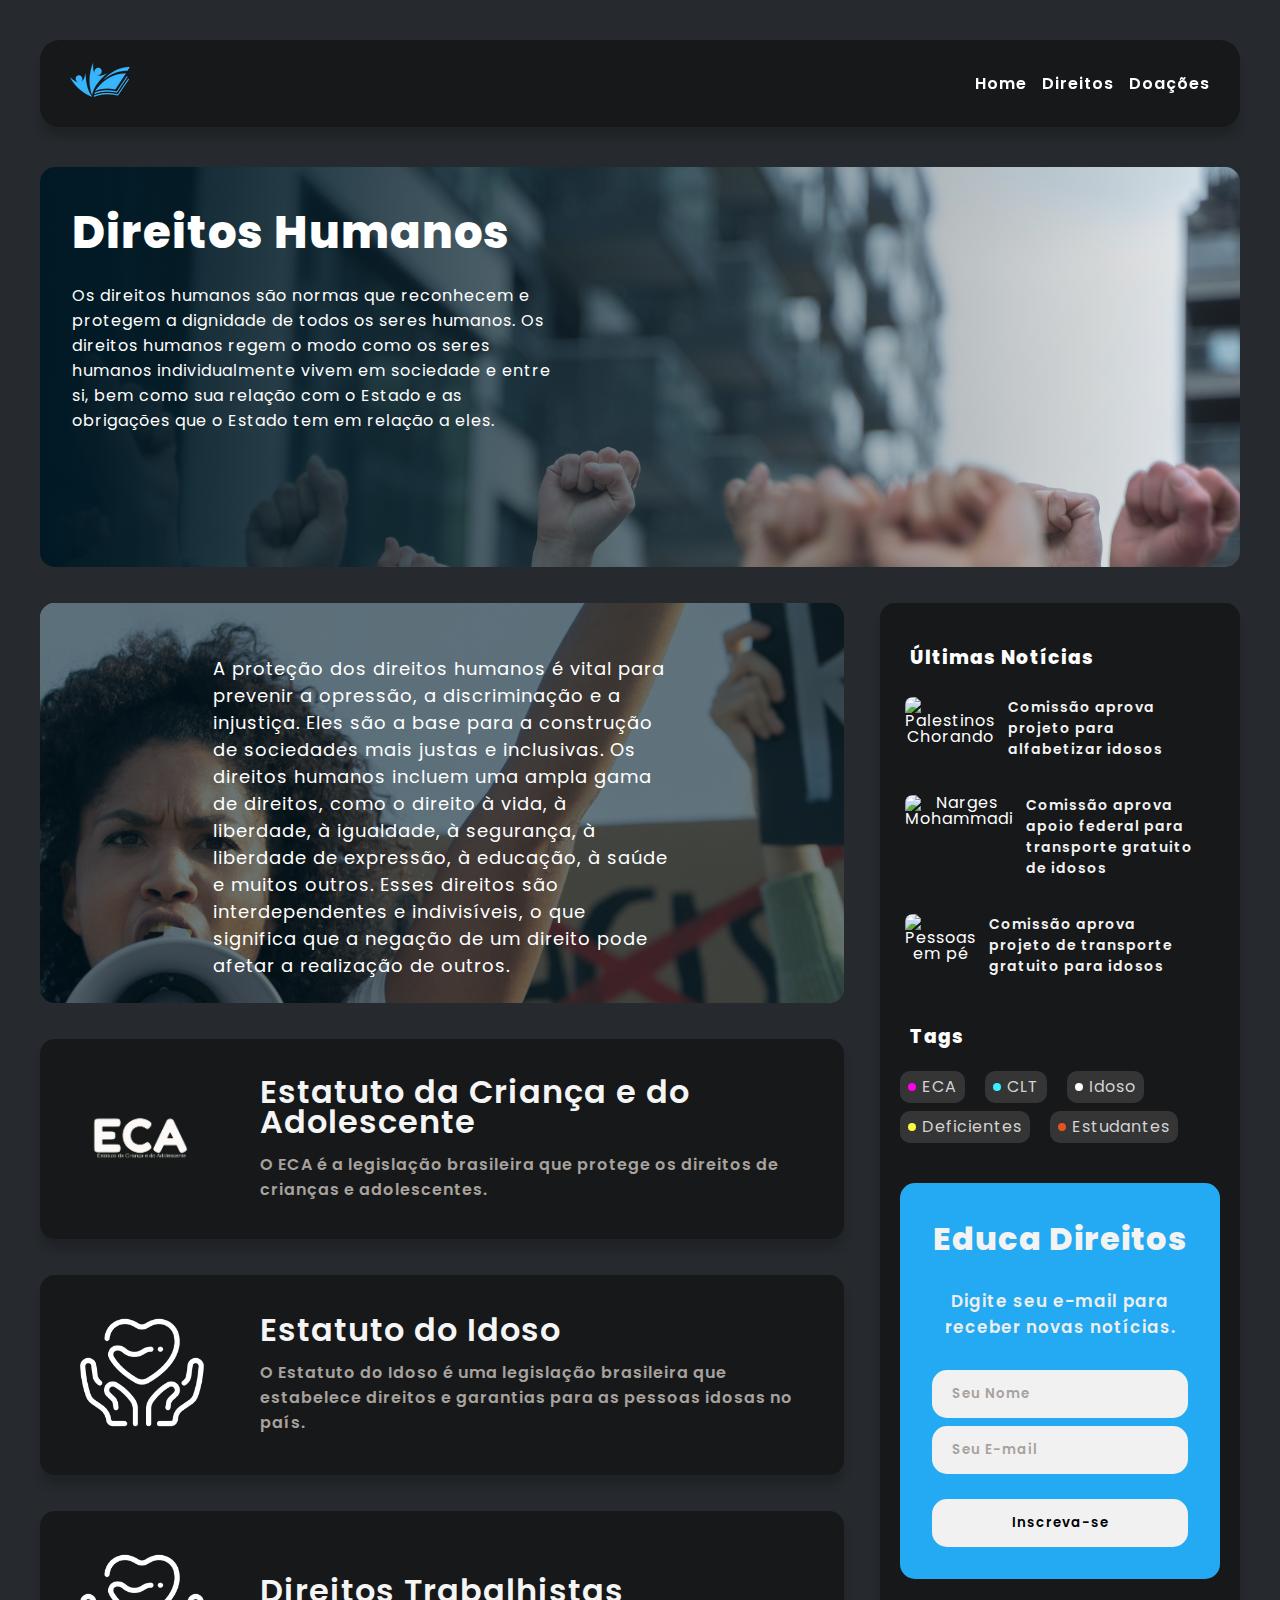
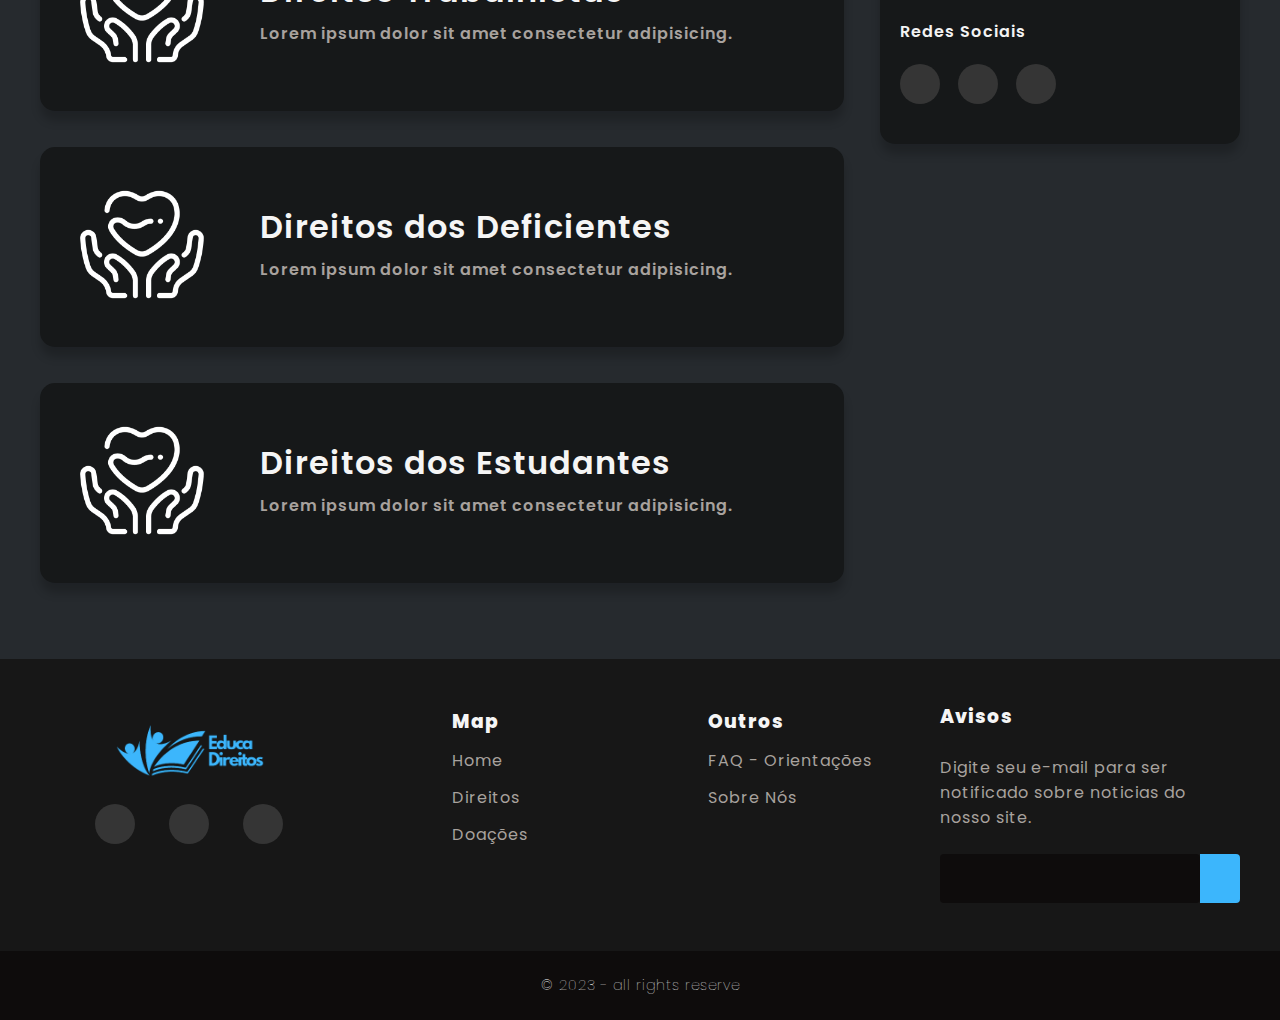
==== commit af06ca9a: "main" ====
--- a/index.html
+++ b/index.html
@@ -15,13 +15,13 @@
 	<link rel="stylesheet" href="https://cdnjs.cloudflare.com/ajax/libs/font-awesome/6.4.2/css/all.min.css"
 		integrity="sha512-z3gLpd7yknf1YoNbCzqRKc4qyor8gaKU1qmn+CShxbuBusANI9QpRohGBreCFkKxLhei6S9CQXFEbbKuqLg0DA=="
 		crossorigin="anonymous" referrerpolicy="no-referrer" />
-	<link rel="shortcut icon" href="img/logo.png">
+	<link rel="shortcut icon" href="img/home/logo.png">
 </head>
 
 <body>
 	<header class="header-hide">
 		<a href="index.html">
-			<img src="img/logo.png" alt="logo" class="logo">
+			<img src="img/home/logo.png" alt="logo" class="logo">
 		</a>
 		<nav class="navigation">
 			<ul>
@@ -32,7 +32,7 @@
 		</nav>
 	</header>
 
-	<section class="intro">
+	<section class="intro" id="intro">
 		<div class="gradient-box">
 			<h3>Direitos Humanos</h3>
 			<p>Os direitos humanos são normas que reconhecem e protegem a dignidade de todos os seres humanos. Os
@@ -42,35 +42,62 @@
 	</section>
 	<div class="container">
 		<main>
+			<section class="intro-2" id="intro-2">
+				<div class="gradient-box">
+					<p>A proteção dos direitos humanos é vital para prevenir a opressão, a discriminação e a injustiça.
+						Eles são a base para a construção de sociedades mais justas e inclusivas. Os direitos humanos
+						incluem uma ampla gama de direitos, como o direito à vida, à liberdade, à igualdade, à
+						segurança, à liberdade de expressão, à educação, à saúde e muitos outros. Esses direitos são
+						interdependentes e indivisíveis, o que significa que a negação de um direito pode afetar a
+						realização de outros.</p>
+				</div>
+			</section>
 			<a href="eca.html">
 				<div class="direitos-item">
-					<figure class="card-img"><img src="./img/eca-img.png" alt="logo eca" id="logo-card"></figure>
+					<figure class="card-img"><img src="./img/home/eca-img.png" alt="logo eca" id="logo-card"></figure>
 					<div class="direitos-item-txt">
 						<h3>Estatuto da Criança e do Adolescente</h3>
 						<p>O ECA é a legislação brasileira que protege os direitos de crianças e adolescentes.</p>
 					</div>
 				</div>
 			</a>
+			<div class="direitos-item">
+				<a href="idoso.html">
+					<figure class="card-img"><img src="./img/home/edi.png" alt="logo edi"></figure>
+					<div class="direitos-item-txt">
+						<h3>Estatuto do Idoso</h3>
+						<p>O Estatuto do Idoso é uma legislação brasileira que estabelece direitos e garantias para as
+							pessoas idosas no país.</p>
+				</a>
+			</div>
+	</div>
 	<div class="direitos-item">
-		<a href="idoso.html">
-			<figure class="card-img"><img src="./img/edi.png" alt="logo edi" id="logo-card" style="width: 100px; height: auto; margin-left: 24px;"></figure>
+		<a href="clt.html">
+			<figure class="card-img"><img src="./img/home/edi.png" alt="logo CLT"></figure>
 			<div class="direitos-item-txt">
-				<h3>Estatuto do Idoso</h3>
-				<p>O Estatuto do Idoso é uma legislação brasileira que estabelece direitos e garantias para as
-					pessoas idosas no país.</p>
-		</a>
-	</div>
-	</div>
-	<section class="intro-2" id="intro-2">
-		<div class="gradient-box">
-			<p>A proteção dos direitos humanos é vital para prevenir a opressão, a discriminação e a injustiça.
-				Eles são a base para a construção de sociedades mais justas e inclusivas. Os direitos humanos
-				incluem uma ampla gama de direitos, como o direito à vida, à liberdade, à igualdade, à
-				segurança, à liberdade de expressão, à educação, à saúde e muitos outros. Esses direitos são
-				interdependentes e indivisíveis, o que significa que a negação de um direito pode afetar a
-				realização de outros.</p>
-		</div>
-	</section>
+				<h3>Direitos Trabalhistas</h3>
+				<p>Lorem ipsum dolor sit amet consectetur adipisicing.</p>
+		</a>
+	</div>
+	</div>
+	<div class="direitos-item">
+		<a href="deficiente.html">
+			<figure class="card-img"><img src="./img/home/edi.png" alt="logo deficiente"></figure>
+			<div class="direitos-item-txt">
+				<h3>Direitos dos Deficientes</h3>
+				<p>Lorem ipsum dolor sit amet consectetur adipisicing.</p>
+		</a>
+	</div>
+	</div>
+	<div class="direitos-item">
+		<a href="estudantes.html">
+			<figure class="card-img"><img src="./img/home/edi.png" alt="logo estudantes"></figure>
+			<div class="direitos-item-txt">
+				<h3>Direitos dos Estudantes</h3>
+				<p>Lorem ipsum dolor sit amet consectetur adipisicing.</p>
+		</a>
+	</div>
+	</div>
 	</main>
 	<aside>
 		<!-- começo ultimas noticias -->
@@ -124,7 +151,7 @@
 					</li>
 					<li><a href="deficientes.html"><span class="tag-accent-deficiente"></span>Deficientes</a>
 					</li>
-					<li><a href="presidiarios.html"><span class="tag-accent-preso"></span>Presidiário</a>
+					<li><a href="estudantes.html"><span class="tag-accent-preso"></span>Estudantes</a>
 					</li>
 				</ul>
 			</div>
@@ -172,7 +199,7 @@
 	<footer>
 		<div id="footer_content">
 			<div id="footer_contatos">
-				<figure><img src="img/educadireitos.png" style="width: 150px;" alt="Logo EducaDireitos"></figure>
+				<figure><img src="img/home/educadireitos.png" style="width: 150px;" alt="Logo EducaDireitos"></figure>
 				<div id="footer_social_media">
 					<a href="#" class="footer-link" id="instagram">
 						<i class="fa-brands fa-instagram fa-lg" style="color:#ff2992;"></i>
@@ -205,7 +232,7 @@
 					<a href="#" class="footer-link">FAQ - Orientações</a>
 				</li>
 				<li>
-					<a href="#" class="footer-link">Sobre Nós</a>
+					<a href="sobre-nos.html" class="footer-link">Sobre Nós</a>
 				</li>
 			</ul>
 			<div id="footer_subscribe">
@@ -222,12 +249,12 @@
 				</div>
 			</div>
 		</div>
-
-		<div id="footer_copyright">
-			&#169
-			2023 - all rights reserve
-		</div>
 	</footer>
+
+	<div id="footer_copyright">
+		&#169 2023 - all rights reserve
+	</div>
+
 	<script src="javascript/script.js"></script>
 </body>
 
--- a/css/style.css
+++ b/css/style.css
@@ -53,7 +53,7 @@
     transform: scale(0);
     background-color: aqua;
     /* background-image: linear-gradient(to right, cor 1, cor 2, cor 3....); */
-    transform-origin: bottom center ;
+    transform-origin: bottom center;
     transition: transform 0.2s ease;
 }
 
@@ -63,11 +63,11 @@
 }
 
 .multiline-efx {
-    
+
     text-decoration: underline 0.15em #3cb6fc00;
     transition: text-decoration-color 350ms;
 }
-  
+
 .multiline-efx:hover {
     text-underline-offset: 3px;
     color: #f1f1f1;
@@ -77,14 +77,14 @@
 header {
     position: sticky;
     width: 1200px;
-    padding: 10px 20px;
+    padding: 10px 30px;
     display: flex;
     justify-content: space-between;
     align-items: center;
     z-index: 100;
     background: #161819;
     border-radius: 20px;
-     margin: 40px auto; 
+    margin: 40px auto;
     box-shadow: var(--shadow);
     top: 40px;
 }
@@ -93,7 +93,8 @@
     transition: top 300ms ease-in-out;
     transform-origin: top;
 }
-.navigation a{
+
+.navigation a {
     text-decoration: none;
     color: white;
     margin: 0 auto;
@@ -105,10 +106,7 @@
 
 header ul {
     display: flex;
-}
-
-header li {
-    margin: 0 15px;
+    gap: 15px;
 }
 
 .navigation a:hover {
@@ -121,7 +119,7 @@
     margin: 0 auto;
     width: 1200px;
     height: 400px;
-    background-image: url(../img/welcome.jpg);
+    background-image: url(../img/home/welcome.jpg);
     background-repeat: no-repeat;
     background-size: cover;
     border-radius: 15px;
@@ -129,9 +127,9 @@
 
 .intro-2 {
     text-align: left;
-    margin: 0 auto;
+    margin-bottom: 36px;
     height: 400px;
-    background-image: url(../img/noracism.jpg);
+    background-image: url(../img/home/noracism.jpg);
     background-repeat: no-repeat;
     background-size: auto;
     border-radius: 15px;
@@ -141,13 +139,14 @@
 .intro .gradient-box {
     border-radius: 15px;
     height: 400px;
-    background: linear-gradient(90deg, rgb(0, 25, 36) 0%, rgba(189,189,189,0.11808473389355745) 100%);
-}    
+    background: linear-gradient(90deg, rgb(0, 25, 36) 0%, rgba(189, 189, 189, 0.11808473389355745) 100%);
+}
+
 .intro-2 .gradient-box {
     border-radius: 15px;
     height: 400px;
     background: rgb(0 25 36 / 58%)
-}    
+}
 
 
 .intro h3 {
@@ -160,14 +159,13 @@
 .intro p {
     margin: 1rem 0 0 2rem;
     width: 40%;
-    text-align: justify;
     color: white;
     font-weight: 400;
 }
+
 .intro-2 p {
     margin: 0px auto;
     width: 57%;
-    text-align: justify;
     color: white;
     font-weight: 400;
     padding: 52px 0px;
@@ -178,53 +176,56 @@
     display: flex;
     max-width: 1200px;
     margin: 0 auto;
-    margin-top: 40px;
+    margin-top: 36px;
 }
 
 main {
     width: 67%;
-    margin-right: 3%;
+    margin-right: 36px;
 }
 
 .direitos-item {
-    display: flex;
-    border-radius: 15px;
-    margin: 0px 0px 36px 0px;
+    height: 200px;
+    display: flex;
+    border-radius: 15px;
+    margin-bottom: 36px;
     padding: 35px 20px;
     background-color: var(--bg-card);
     box-shadow: var(--shadow);
-    transition: border 0.4s ease-in;   
-}
-
-.direitos-item:hover{
+    transition: border 0.4s ease-in;
+    align-items: center;
+}
+
+.direitos-item:hover {
     border: 0.3px solid #3cb6fc;
 }
- 
+
 .direitos-item figure {
     width: 200px;
     height: auto;
     padding: 5px;
 }
 
+#logo-card {
+    margin-right: 50px;
+}
+
 .direitos-item figure img {
     width: 150px;
     height: auto;
     border-radius: 5px;
 }
 
-.direitos-item-txt h3{
+.direitos-item-txt h3 {
     line-height: 30px;
     font-size: 2rem;
     color: var(--title-ftr);
-    font-family: 'Poppins', sans-serif;
     font-weight: 600;
-    letter-spacing: -1px;
-}
-
-.direitos-item-txt p{
-    margin-top: 10px;
+}
+
+.direitos-item-txt p {
+    margin-top: 15px;
     font-size: 1rem;
-    font-family: 'Poppins', sans-serif;
     font-weight: 600;
     word-spacing: -1px;
     color: var(--txt-ftr);
@@ -271,7 +272,7 @@
     border: 0.3px solid #3cb6fc;
 }
 
-.aside-item a{
+.aside-item a {
     text-decoration: none;
     color: inherit;
     display: flex;
@@ -330,7 +331,7 @@
     margin-top: 0;
 }
 
-.hero-txt .tag-list{
+.hero-txt .tag-list {
     margin-top: 32px;
 }
 
@@ -342,7 +343,7 @@
     background-color: #ffffff;
 }
 
-.tag-accent-eca{
+.tag-accent-eca {
     width: 8px;
     height: 8px;
     margin-right: 6px;
@@ -350,7 +351,7 @@
     background-color: #ff00ea;
 }
 
-.tag-accent-clt{
+.tag-accent-clt {
     width: 8px;
     height: 8px;
     margin-right: 6px;
@@ -358,7 +359,7 @@
     background-color: #3ceffc;
 }
 
-.tag-accent-deficiente{
+.tag-accent-deficiente {
     width: 8px;
     height: 8px;
     margin-right: 6px;
@@ -366,7 +367,7 @@
     background-color: #f9fc3c;
 }
 
-.tag-accent-preso{
+.tag-accent-preso {
     width: 8px;
     height: 8px;
     margin-right: 6px;
@@ -394,17 +395,17 @@
 
 
 /* começo do formulário */
-.form{
+.form {
     background-color: #23aaf2;
     border-radius: 15px;
     display: flex;
-    flex-wrap: wrap;
+    flex-direction: column;
     justify-content: center;
     padding: 2rem;
     gap: 30px;
 }
 
-.txt-input{
+.txt-input {
     display: flex;
     flex-direction: column;
     justify-content: center;
@@ -412,7 +413,7 @@
     text-align: center;
 }
 
-.txt-input h4{
+.txt-input h4 {
     font-weight: 800;
     font-size: 2rem;
 }
@@ -423,36 +424,39 @@
     font-size: 1.05rem;
 }
 
-.input input{
+.input input {
     width: 275px;
     height: 48px;
     border-radius: 15px;
     border: none;
-    background-color: #f1f1f1;   
-}
-
-#nome{
+    background-color: #f1f1f1;
+}
+
+#nome {
+    width: 100%;
     text-align: left;
     padding-left: 20px;
     margin-bottom: 8px;
 }
 
-#nome::placeholder{
+#nome::placeholder {
     font-weight: 600;
     color: #a8a29e;
 }
 
-#email{
+#email {
+    width: 100%;
     text-align: left;
     padding-left: 20px;
 }
 
-#email::placeholder{
+#email::placeholder {
     font-weight: 600;
     color: #a8a29e;
 }
 
-#enviar{
+#enviar {
+    width: 100%;
     text-align: center;
     cursor: pointer;
     transition: all 0.3s;
@@ -464,7 +468,7 @@
     transition: all 350ms;
 }
 
-#enviar:hover{
+#enviar:hover {
     text-decoration-color: #23aaf2;
     background-color: #f1f1f1d2;
 }
@@ -472,7 +476,7 @@
 
 /* fim do formulário */
 
-.other{
+.other {
     display: flex;
     flex-direction: column;
     gap: 20px;
@@ -492,7 +496,7 @@
     width: 100%;
     color: var(--title-ftr);
     background-color: #171717;
-    
+
 }
 
 .footer-link {
@@ -508,12 +512,12 @@
     justify-items: center;
 }
 
-#footer_content figure{
+#footer_content figure {
     display: flex;
     margin-top: -10px;
 }
 
-#footer_contatos  {
+#footer_contatos {
     display: flex;
     flex-direction: column;
     align-items: center;
@@ -526,7 +530,7 @@
     gap: 2rem;
 }
 
-#footer_social_media .footer-link{
+#footer_social_media .footer-link {
     display: flex;
     align-items: center;
     justify-content: center;
@@ -594,7 +598,7 @@
 }
 
 .footerlist .footer-link:hover {
-    color:  #3cb6fc;
+    color: #3cb6fc;
 }
 
 #footer_subscribe {
@@ -646,9 +650,66 @@
     font-size: 0.9rem;
     padding: 1.5rem;
     font-weight: 100;
-}
-
-Title {
-    text-align: left;
-
+    color: white;
+}
+
+@media(max-width:1024px) {
+
+    header {
+        width: calc(100% - 35px);
+    }
+
+    #intro {
+        width: calc(100% - 35px);
+    }
+
+    main {
+        margin-right: 25px;
+    }
+
+    .container {
+        width: calc(100% - 35px);
+    }
+
+    .direitos-item {
+        height: 300px;
+    }
+
+    .intro-2 {
+        height: 500px;
+    }
+
+    .intro-2 .gradient-box{
+        height: 500px;
+    }
+
+    .intro-2 p {
+        width: 80%;
+    }
+
+    .aside-tag-list ul {
+        gap: 20px 20px;
+    }
+
+    footer {
+        padding: 0 30px 0 10px;
+    }
+}
+
+@media (max-width: 480px) {
+    .container {
+        flex-direction: column;
+    }
+    
+    main {
+        width: 100%;
+    }
+
+    p {
+        font-size: 7px;
+    }
+
+    .intro p {
+        font-size: 9px;
+    }
 }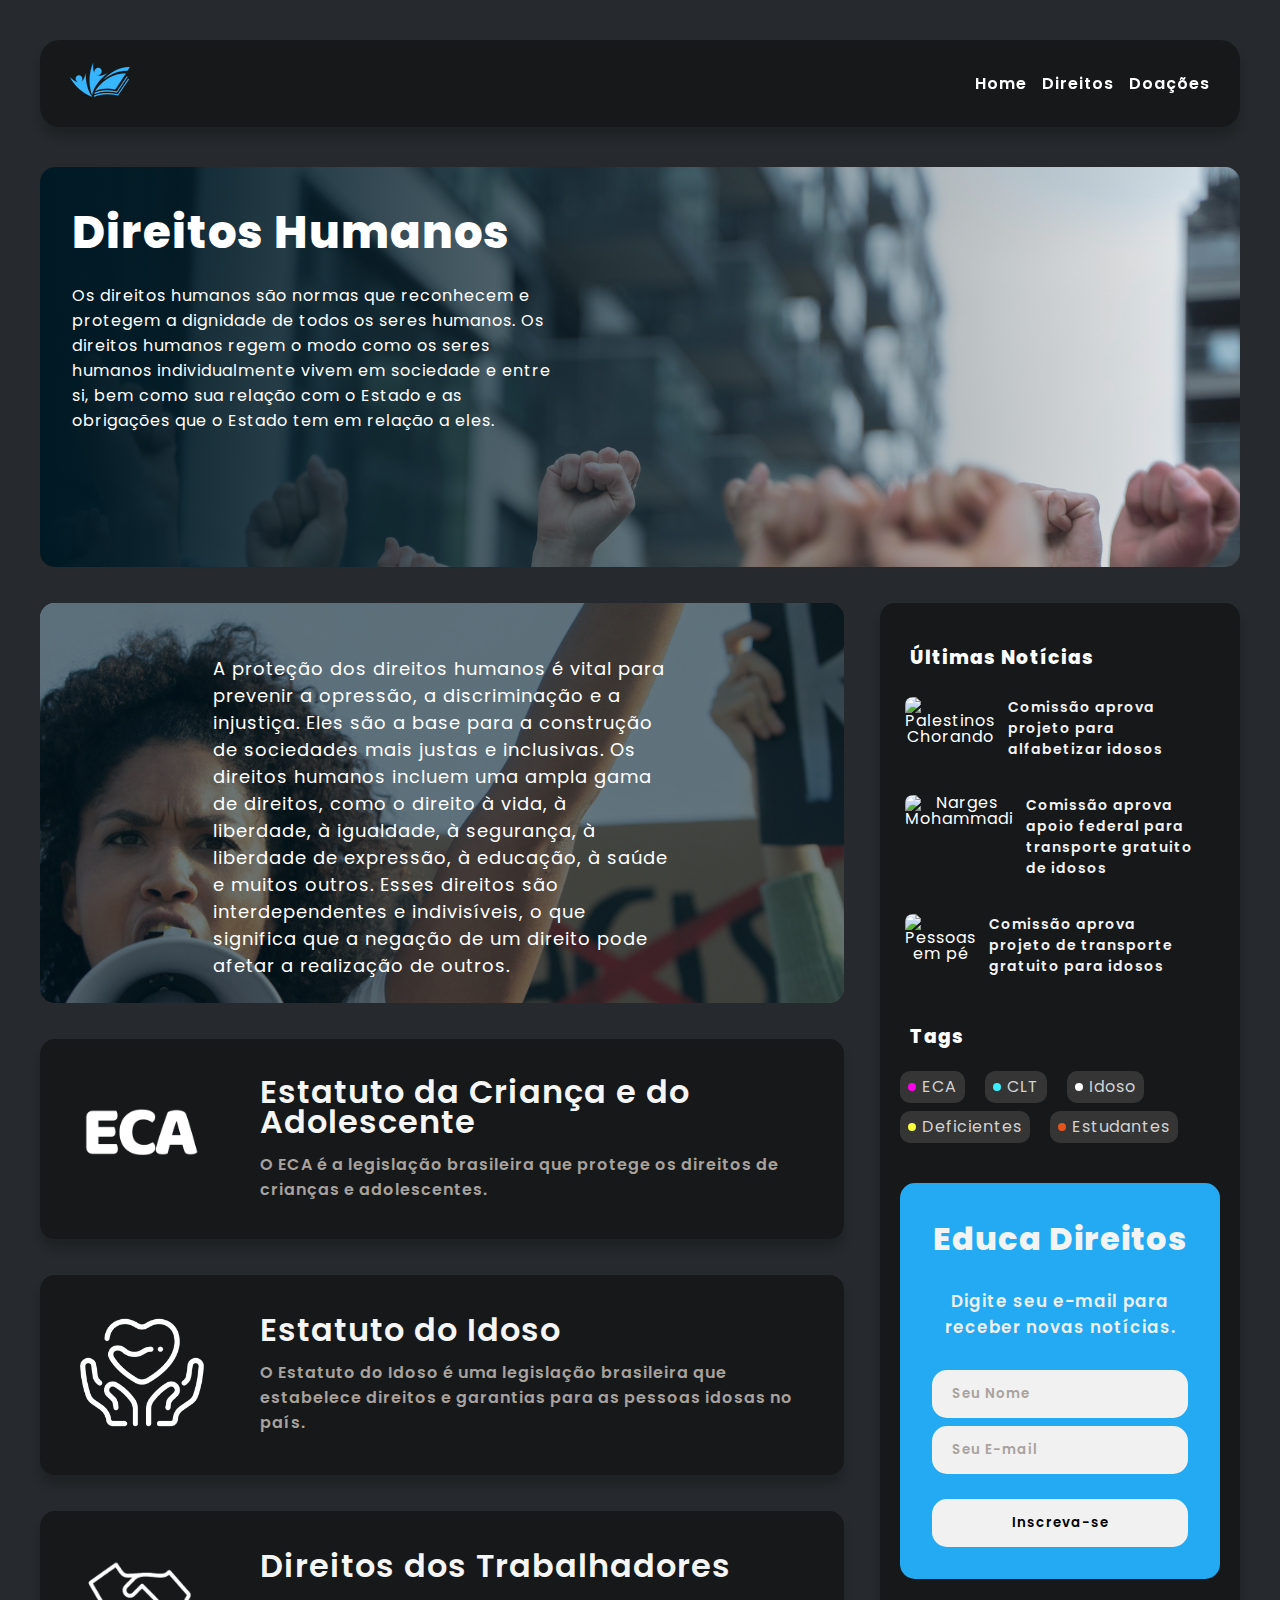
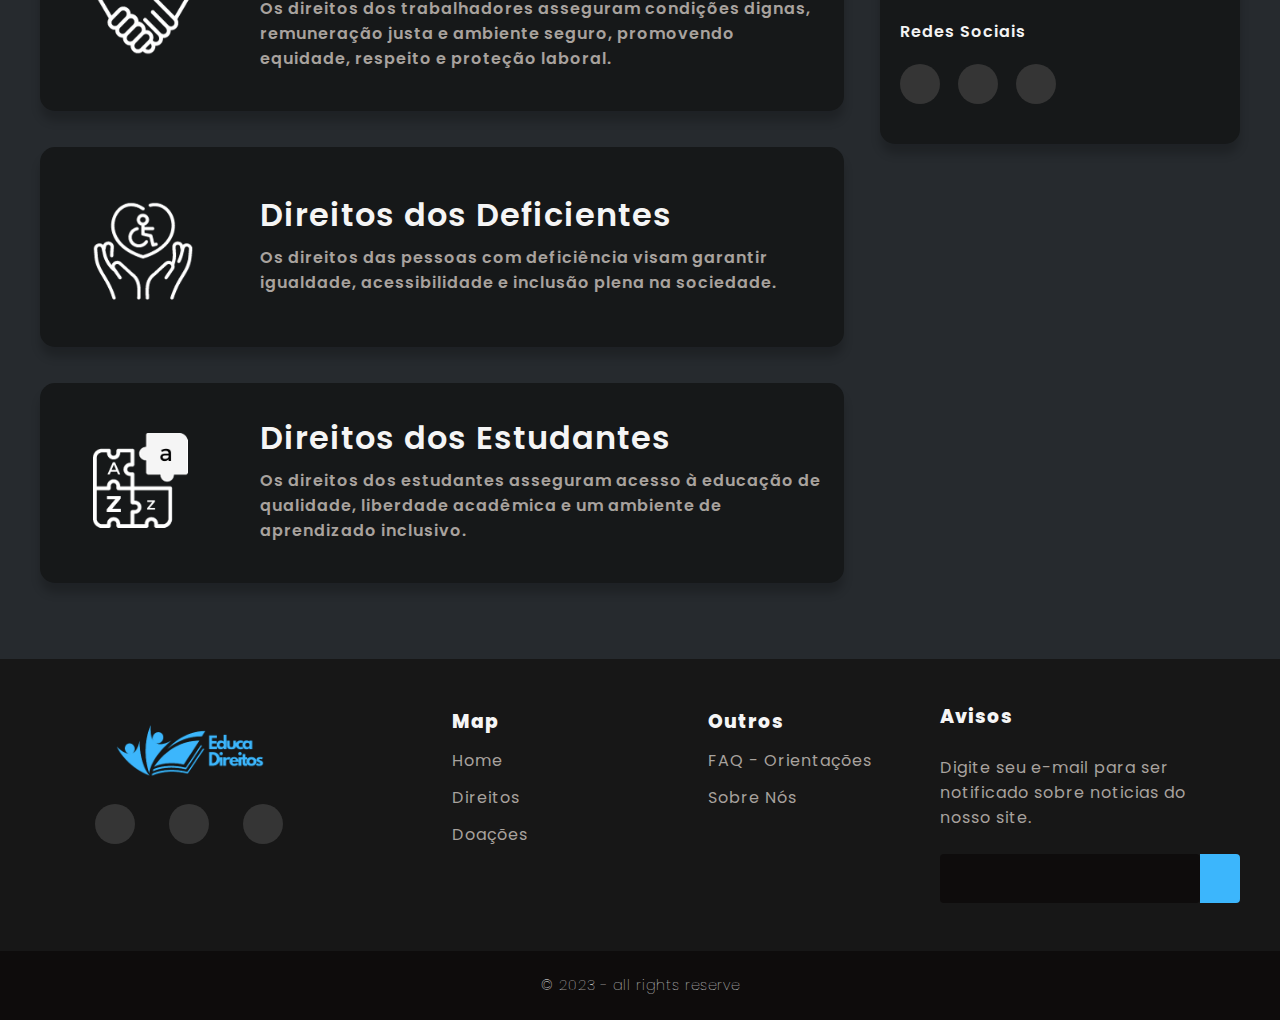
==== commit 77b2165b: "main" ====
--- a/index.html
+++ b/index.html
@@ -27,7 +27,7 @@
 			<ul>
 				<li class="underline-efx"><a href="index.html">Home</a></li>
 				<li class="underline-efx"><a href="Direitos.html">Direitos</a></li>
-				<li class="underline-efx"><a href="#intro-2">Doações</a></li>
+				<li class="underline-efx"><a href="#estudantes">Doações</a></li>
 			</ul>
 		</nav>
 	</header>
@@ -73,28 +73,30 @@
 	</div>
 	<div class="direitos-item">
 		<a href="clt.html">
-			<figure class="card-img"><img src="./img/home/edi.png" alt="logo CLT"></figure>
+			<figure class="card-img"><img src="./img/home/Trabalho.png" alt="logo CLT"></figure>
 			<div class="direitos-item-txt">
-				<h3>Direitos Trabalhistas</h3>
-				<p>Lorem ipsum dolor sit amet consectetur adipisicing.</p>
+				<h3>Direitos dos Trabalhadores</h3>
+				<p>Os direitos dos trabalhadores asseguram condições dignas, remuneração justa e ambiente seguro,
+					promovendo equidade, respeito e proteção laboral.</p>
 		</a>
 	</div>
 	</div>
 	<div class="direitos-item">
 		<a href="deficiente.html">
-			<figure class="card-img"><img src="./img/home/edi.png" alt="logo deficiente"></figure>
+			<figure class="card-img"><img src="./img/home/Deficientes.png" alt="logo deficiente"></figure>
 			<div class="direitos-item-txt">
 				<h3>Direitos dos Deficientes</h3>
-				<p>Lorem ipsum dolor sit amet consectetur adipisicing.</p>
+				<p>Os direitos das pessoas com deficiência visam garantir igualdade, acessibilidade e inclusão plena na
+					sociedade.</p>
 		</a>
 	</div>
 	</div>
 	<div class="direitos-item">
-		<a href="estudantes.html">
-			<figure class="card-img"><img src="./img/home/edi.png" alt="logo estudantes"></figure>
+		<a href="estudantes.html" id="estudantes">
+			<figure class="card-img"><img src="./img/home/Estudantes.png" alt="logo estudantes"></figure>
 			<div class="direitos-item-txt">
 				<h3>Direitos dos Estudantes</h3>
-				<p>Lorem ipsum dolor sit amet consectetur adipisicing.</p>
+				<p>Os direitos dos estudantes asseguram acesso à educação de qualidade, liberdade acadêmica e um ambiente de aprendizado inclusivo.</p>
 		</a>
 	</div>
 	</div>
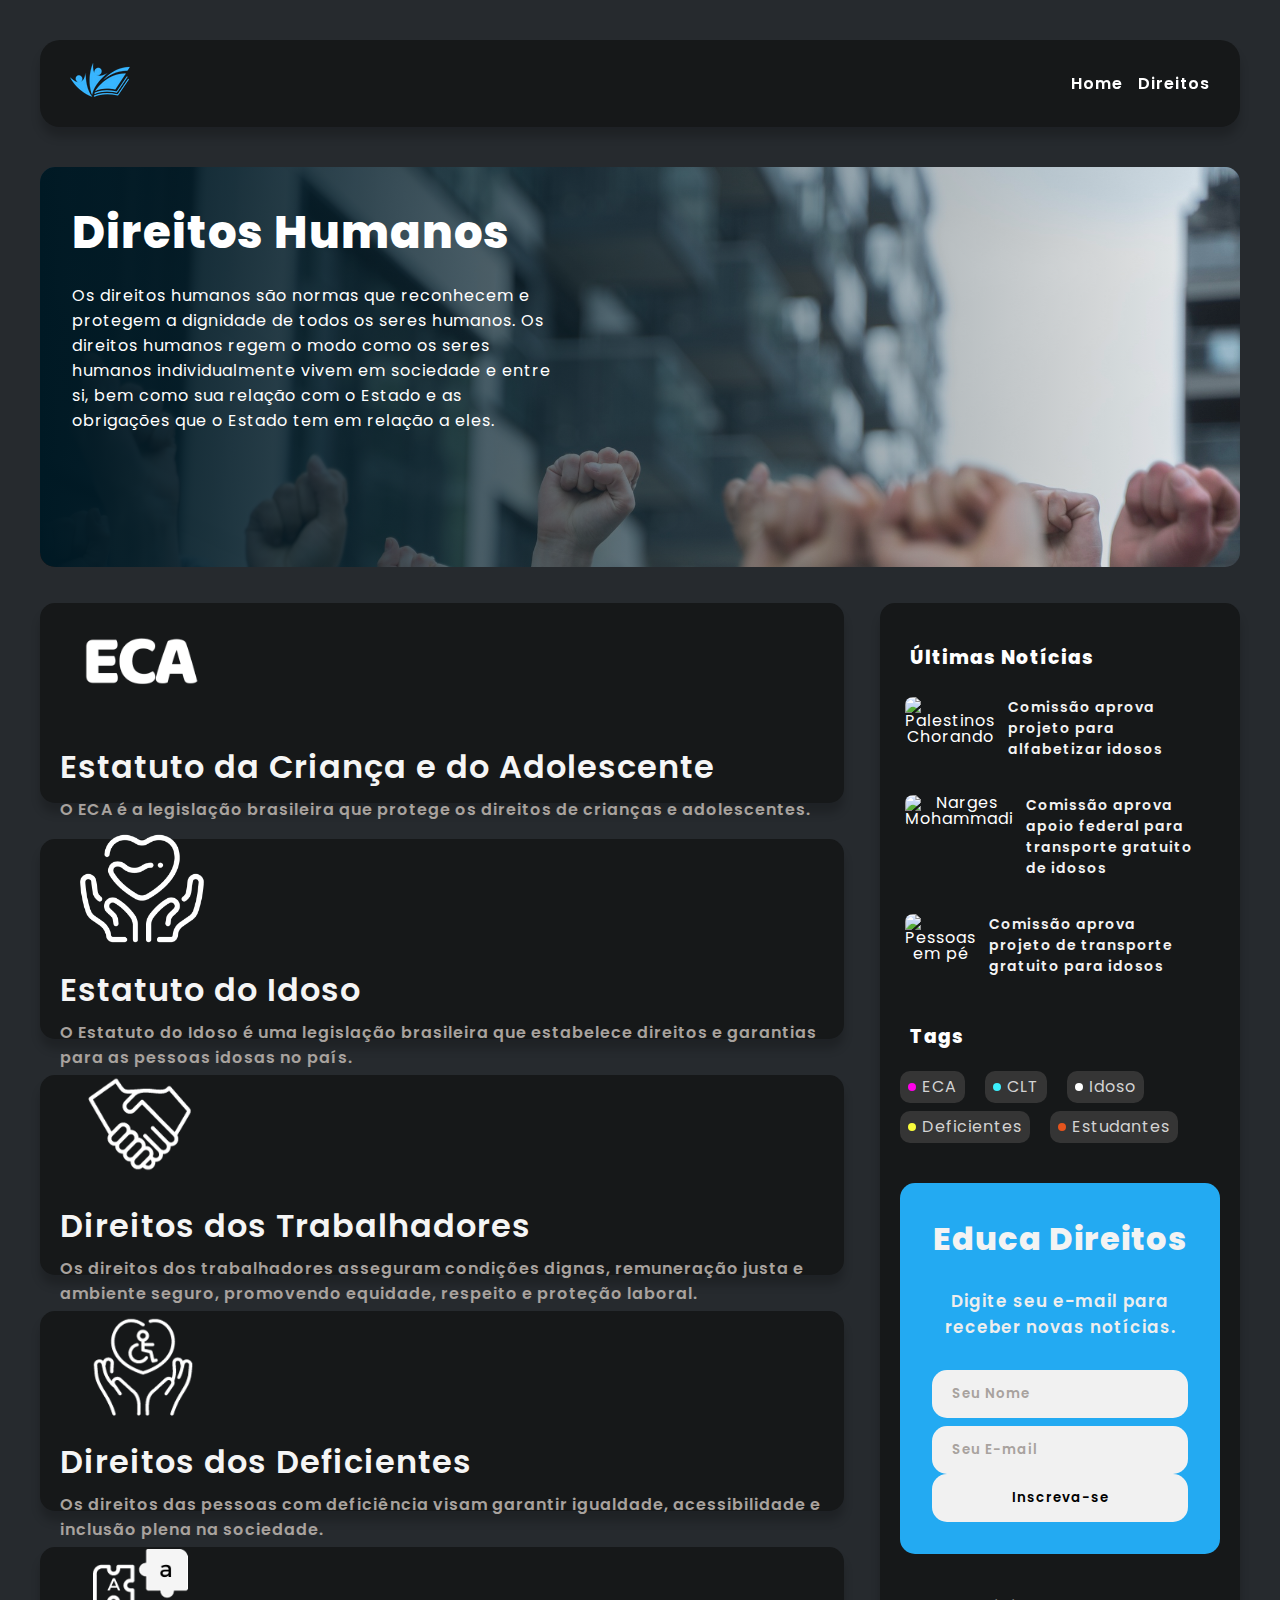
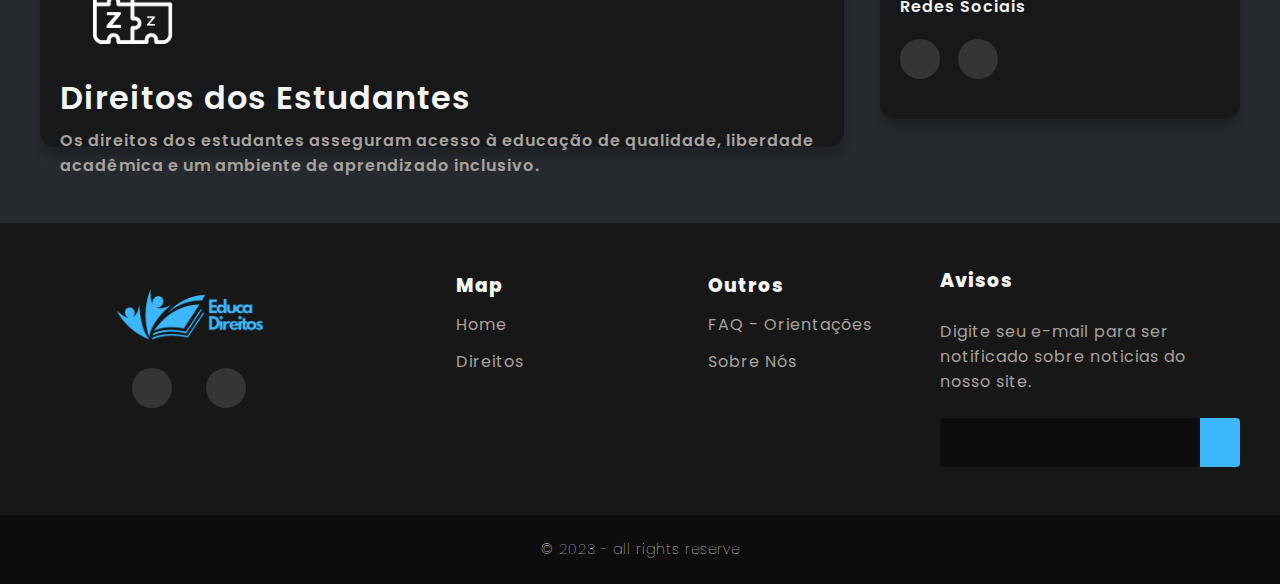
==== commit 496fcd4a: "main" ====
--- a/index.html
+++ b/index.html
@@ -26,8 +26,7 @@
 		<nav class="navigation">
 			<ul>
 				<li class="underline-efx"><a href="index.html">Home</a></li>
-				<li class="underline-efx"><a href="Direitos.html">Direitos</a></li>
-				<li class="underline-efx"><a href="#estudantes">Doações</a></li>
+				<li class="underline-efx"><a href="#direitos">Direitos</a></li>
 			</ul>
 		</nav>
 	</header>
@@ -41,161 +40,157 @@
 		</div>
 	</section>
 	<div class="container">
-		<main>
-			<section class="intro-2" id="intro-2">
-				<div class="gradient-box">
-					<p>A proteção dos direitos humanos é vital para prevenir a opressão, a discriminação e a injustiça.
-						Eles são a base para a construção de sociedades mais justas e inclusivas. Os direitos humanos
-						incluem uma ampla gama de direitos, como o direito à vida, à liberdade, à igualdade, à
-						segurança, à liberdade de expressão, à educação, à saúde e muitos outros. Esses direitos são
-						interdependentes e indivisíveis, o que significa que a negação de um direito pode afetar a
-						realização de outros.</p>
-				</div>
-			</section>
-			<a href="eca.html">
-				<div class="direitos-item">
+		<main id="direitos">
+			<div class="direitos-item">
+				<a href="eca.html">
 					<figure class="card-img"><img src="./img/home/eca-img.png" alt="logo eca" id="logo-card"></figure>
 					<div class="direitos-item-txt">
 						<h3>Estatuto da Criança e do Adolescente</h3>
 						<p>O ECA é a legislação brasileira que protege os direitos de crianças e adolescentes.</p>
 					</div>
-				</div>
-			</a>
+				</a>
+			</div>
 			<div class="direitos-item">
 				<a href="idoso.html">
-					<figure class="card-img"><img src="./img/home/edi.png" alt="logo edi"></figure>
+					<figure class="card-img"><img src="./img/home/edi.png" alt="logo edi" id="logo-card"></figure>
 					<div class="direitos-item-txt">
 						<h3>Estatuto do Idoso</h3>
 						<p>O Estatuto do Idoso é uma legislação brasileira que estabelece direitos e garantias para as
 							pessoas idosas no país.</p>
-				</a>
-			</div>
-	</div>
-	<div class="direitos-item">
-		<a href="clt.html">
-			<figure class="card-img"><img src="./img/home/Trabalho.png" alt="logo CLT"></figure>
-			<div class="direitos-item-txt">
-				<h3>Direitos dos Trabalhadores</h3>
-				<p>Os direitos dos trabalhadores asseguram condições dignas, remuneração justa e ambiente seguro,
-					promovendo equidade, respeito e proteção laboral.</p>
-		</a>
-	</div>
-	</div>
-	<div class="direitos-item">
-		<a href="deficiente.html">
-			<figure class="card-img"><img src="./img/home/Deficientes.png" alt="logo deficiente"></figure>
-			<div class="direitos-item-txt">
-				<h3>Direitos dos Deficientes</h3>
-				<p>Os direitos das pessoas com deficiência visam garantir igualdade, acessibilidade e inclusão plena na
-					sociedade.</p>
-		</a>
-	</div>
-	</div>
-	<div class="direitos-item">
-		<a href="estudantes.html" id="estudantes">
-			<figure class="card-img"><img src="./img/home/Estudantes.png" alt="logo estudantes"></figure>
-			<div class="direitos-item-txt">
-				<h3>Direitos dos Estudantes</h3>
-				<p>Os direitos dos estudantes asseguram acesso à educação de qualidade, liberdade acadêmica e um ambiente de aprendizado inclusivo.</p>
-		</a>
-	</div>
-	</div>
-	</main>
-	<aside>
-		<!-- começo ultimas noticias -->
-		<h3>Últimas Notícias</h3>
-		<div class="notice">
-			<div class="aside-item">
-				<a
-					href="https://www.camara.leg.br/noticias/1019574-comissao-aprova-projeto-que-institui-programa-para-alfabetizar-pessoas-idosas/">
-					<figure><img src="https://www.camara.leg.br/midias/image/2023/11/img20231123102248814-768x473.jpg"
-							alt="Palestinos Chorando" class="aside-img"></figure>
-					<figcaption>
-						<h4>Comissão aprova projeto para alfabetizar idosos</h4>
-					</figcaption>
-				</a>
-			</div>
-
-			<div class="aside-item">
-				<a
-					href="https://www.camara.leg.br/noticias/1015874-comissao-aprova-assistencia-financeira-federal-para-garantir-transporte-publico-gratuito-a-idosos/">
-					<figure><img src="https://www.camara.leg.br/midias/image/2023/11/img20231004170725856-768x473.jpg"
-							alt="Narges Mohammadi" class="aside-img" style="height: 100%"></figure>
-					<figcaption>
-						<h4>Comissão aprova apoio federal para transporte gratuito de idosos</h4>
-					</figcaption>
-				</a>
-			</div>
-
-			<div class="aside-item">
-				<a
-					href="https://www.camara.leg.br/noticias/1013787-comissao-aprova-projeto-que-preve-gratuidade-de-estacionamento-a-idosos/">
-					<figure><img src="https://www.camara.leg.br/midias/image/2023/10/img20230824104321381-768x473.jpg"
-							alt="Pessoas em pé" class="aside-img"></figure>
-					<figcaption>
-						<h4>Comissão aprova projeto de transporte gratuito para idosos</h4>
-					</figcaption>
-				</a>
-			</div>
-		</div>
-		<!-- fim ultimas noticias -->
-
-		<!-- começo de tags -->
-		<div class="widget widget-list">
-			<h3>Tags</h3>
-			<div class="tag-list aside-tag-list">
-				<ul>
-					<li><a href="eca.html"><span class="tag-accent-eca"></span>ECA</a>
-					</li>
-					<li><a href="clt.html"><span class="tag-accent-clt"></span>CLT</a>
-					</li>
-					<li><a href="idoso.html"><span class="tag-accent-idoso"></span>Idoso</a>
-					</li>
-					<li><a href="deficientes.html"><span class="tag-accent-deficiente"></span>Deficientes</a>
-					</li>
-					<li><a href="estudantes.html"><span class="tag-accent-preso"></span>Estudantes</a>
-					</li>
-				</ul>
-			</div>
-		</div> <!-- fim das tags -->
-
-		<!-- começo dos formulários -->
-		<div class="form">
-
-			<div class="txt-input">
-				<h4>Educa Direitos</h4>
-				<br>
-				<p>Digite seu e-mail para receber novas notícias.</p>
-			</div>
-			<div class="input">
-				<form method="get">
-					<input type="name" placeholder="Seu Nome" required id="nome">
-					<input type="email" placeholder="Seu E-mail" required id="email">
-					<br><br>
-					<!-- <div class="inpt-sbmt"> -->
-					<input type="submit" value="Inscreva-se" id="enviar">
-
-				</form>
-			</div>
-		</div> <!-- fim dos formulários -->
-
-		<!-- começo follow -->
-		<div class="other">
-			<h4>Redes Sociais</h4>
-			<div id="footer_social_media">
-				<a href="#" class="footer-link" id="instagram">
-					<i class="fa-brands fa-instagram fa-lg" style="color:#ff2992;"></i>
-				</a>
-				<a href="#" class="footer-link" id="github">
-					<i class="fa-brands fa-github fa-lg " style="color: #fff;"></i>
-				</a>
-				<a href="#" class="footer-link" id="linkedin">
-					<i class="fa-brands fa-linkedin fa-lg" style="color: rgb(18 102 191);"></i>
-				</a>
-			</div>
-		</div>
-		<!-- fim follow -->
-	</aside>
+					</div>
+				</a>
+			</div>
+			<div class="direitos-item">
+				<a href="clt.html">
+					<figure class="card-img"><img src="./img/home/Trabalho.png" alt="logo CLT" id="logo-card"></figure>
+					<div class="direitos-item-txt">
+						<h3>Direitos dos Trabalhadores</h3>
+						<p>Os direitos dos trabalhadores asseguram condições dignas, remuneração justa e ambiente
+							seguro,
+							promovendo equidade, respeito e proteção laboral.</p>
+					</div>
+				</a>
+			</div>
+			<div class="direitos-item">
+				<a href="deficiente.html">
+					<figure class="card-img"><img src="./img/home/Deficientes.png" alt="logo deficiente" id="logo-card">
+					</figure>
+					<div class="direitos-item-txt">
+						<h3>Direitos dos Deficientes</h3>
+						<p>Os direitos das pessoas com deficiência visam garantir igualdade, acessibilidade e inclusão
+							plena na
+							sociedade.</p>
+					</div>
+				</a>
+			</div>
+			<div class="direitos-item">
+				<a href="estudantes.html" id="estudantes">
+					<figure class="card-img"><img src="./img/home/Estudantes.png" alt="logo estudantes" id="logo-card">
+					</figure>
+					<div class="direitos-item-txt">
+						<h3>Direitos dos Estudantes</h3>
+						<p>Os direitos dos estudantes asseguram acesso à educação de qualidade, liberdade acadêmica e um
+							ambiente de aprendizado inclusivo.</p>
+					</div>
+				</a>
+			</div>
+		</main>
+		<aside>
+			<!-- começo ultimas noticias -->
+			<h3>Últimas Notícias</h3>
+			<div class="notice">
+				<div class="aside-item">
+					<a
+						href="https://www.camara.leg.br/noticias/1019574-comissao-aprova-projeto-que-institui-programa-para-alfabetizar-pessoas-idosas/">
+						<figure><img
+								src="https://www.camara.leg.br/midias/image/2023/11/img20231123102248814-768x473.jpg"
+								alt="Palestinos Chorando" class="aside-img"></figure>
+						<figcaption>
+							<h4>Comissão aprova projeto para alfabetizar idosos</h4>
+						</figcaption>
+					</a>
+				</div>
+
+				<div class="aside-item">
+					<a
+						href="https://www.camara.leg.br/noticias/1015874-comissao-aprova-assistencia-financeira-federal-para-garantir-transporte-publico-gratuito-a-idosos/">
+						<figure><img
+								src="https://www.camara.leg.br/midias/image/2023/11/img20231004170725856-768x473.jpg"
+								alt="Narges Mohammadi" class="aside-img" style="height: 100%"></figure>
+						<figcaption>
+							<h4>Comissão aprova apoio federal para transporte gratuito de idosos</h4>
+						</figcaption>
+					</a>
+				</div>
+
+				<div class="aside-item">
+					<a
+						href="https://www.camara.leg.br/noticias/1013787-comissao-aprova-projeto-que-preve-gratuidade-de-estacionamento-a-idosos/">
+						<figure><img
+								src="https://www.camara.leg.br/midias/image/2023/10/img20230824104321381-768x473.jpg"
+								alt="Pessoas em pé" class="aside-img"></figure>
+						<figcaption>
+							<h4>Comissão aprova projeto de transporte gratuito para idosos</h4>
+						</figcaption>
+					</a>
+				</div>
+			</div>
+			<!-- fim ultimas noticias -->
+
+			<!-- começo de tags -->
+			<div class="widget widget-list">
+				<h3>Tags</h3>
+				<div class="tag-list aside-tag-list">
+					<ul>
+						<li><a href="eca.html"><span class="tag-accent-eca"></span>ECA</a>
+						</li>
+						<li><a href="clt.html"><span class="tag-accent-clt"></span>CLT</a>
+						</li>
+						<li><a href="idoso.html"><span class="tag-accent-idoso"></span>Idoso</a>
+						</li>
+						<li><a href="deficientes.html"><span class="tag-accent-deficiente"></span>Deficientes</a>
+						</li>
+						<li><a href="estudantes.html"><span class="tag-accent-preso"></span>Estudantes</a>
+						</li>
+					</ul>
+				</div>
+			</div> <!-- fim das tags -->
+
+			<!-- começo dos formulários -->
+			<div class="form">
+
+				<div class="txt-input">
+					<h4>Educa Direitos</h4>
+					<br>
+					<p>Digite seu e-mail para receber novas notícias.</p>
+				</div>
+				<div class="input">
+					<form method="get">
+						<div>
+							<input type="name" placeholder="Seu Nome" required id="nome">
+							<input type="email" placeholder="Seu E-mail" required id="email">
+						</div>
+						<!-- <div class="inpt-sbmt"> -->
+						<input type="submit" value="Inscreva-se" id="enviar">
+
+					</form>
+				</div>
+			</div> <!-- fim dos formulários -->
+
+			<!-- começo follow -->
+			<div class="other">
+				<h4>Redes Sociais</h4>
+				<div id="footer_social_media">
+					<a href="https://www.instagram.com/ifspcaraguatatuba/" class="footer-link" id="instagram">
+						<i class="fa-brands fa-instagram fa-lg" style="color:#ff2992;"></i>
+					</a>
+					<a href="" class="footer-link" id="github">
+						<i class="fa-brands fa-github fa-lg " style="color: #fff;"></i>
+					</a>
+				</div>
+			</div>
+			<!-- fim follow -->
+		</aside>
 
 	</div>
 	<footer>
@@ -203,26 +198,21 @@
 			<div id="footer_contatos">
 				<figure><img src="img/home/educadireitos.png" style="width: 150px;" alt="Logo EducaDireitos"></figure>
 				<div id="footer_social_media">
-					<a href="#" class="footer-link" id="instagram">
+					<a href="https://www.instagram.com/ifspcaraguatatuba/" class="footer-link" id="instagram">
 						<i class="fa-brands fa-instagram fa-lg" style="color:#ff2992;"></i>
 					</a>
-					<a href="#" class="footer-link" id="github">
+					<a href="https://github.com/PIN-educadireitos/HTML.git" class="footer-link" id="github">
 						<i class="fa-brands fa-github fa-lg " style="color: #fff;"></i>
 					</a>
-					<a href="#" class="footer-link" id="linkedin">
-						<i class="fa-brands fa-linkedin fa-lg" style="color: rgb(18 102 191);"></i>
-					</a>
 				</div>
 			</div>
 			<ul class="footerlist">
 				<li>
 					<h3>Map</h3>
 				</li>
-				<li><a href="#" class="footer-link">Home</a>
-				</li>
-				<li><a href="#" class="footer-link">Direitos</a>
-				</li>
-				<li><a href="#" class="footer-link">Doações</a>
+				<li><a href="index.html" class="footer-link">Home</a>
+				</li>
+				<li><a href="#direitos" class="footer-link">Direitos</a>
 				</li>
 			</ul>
 
